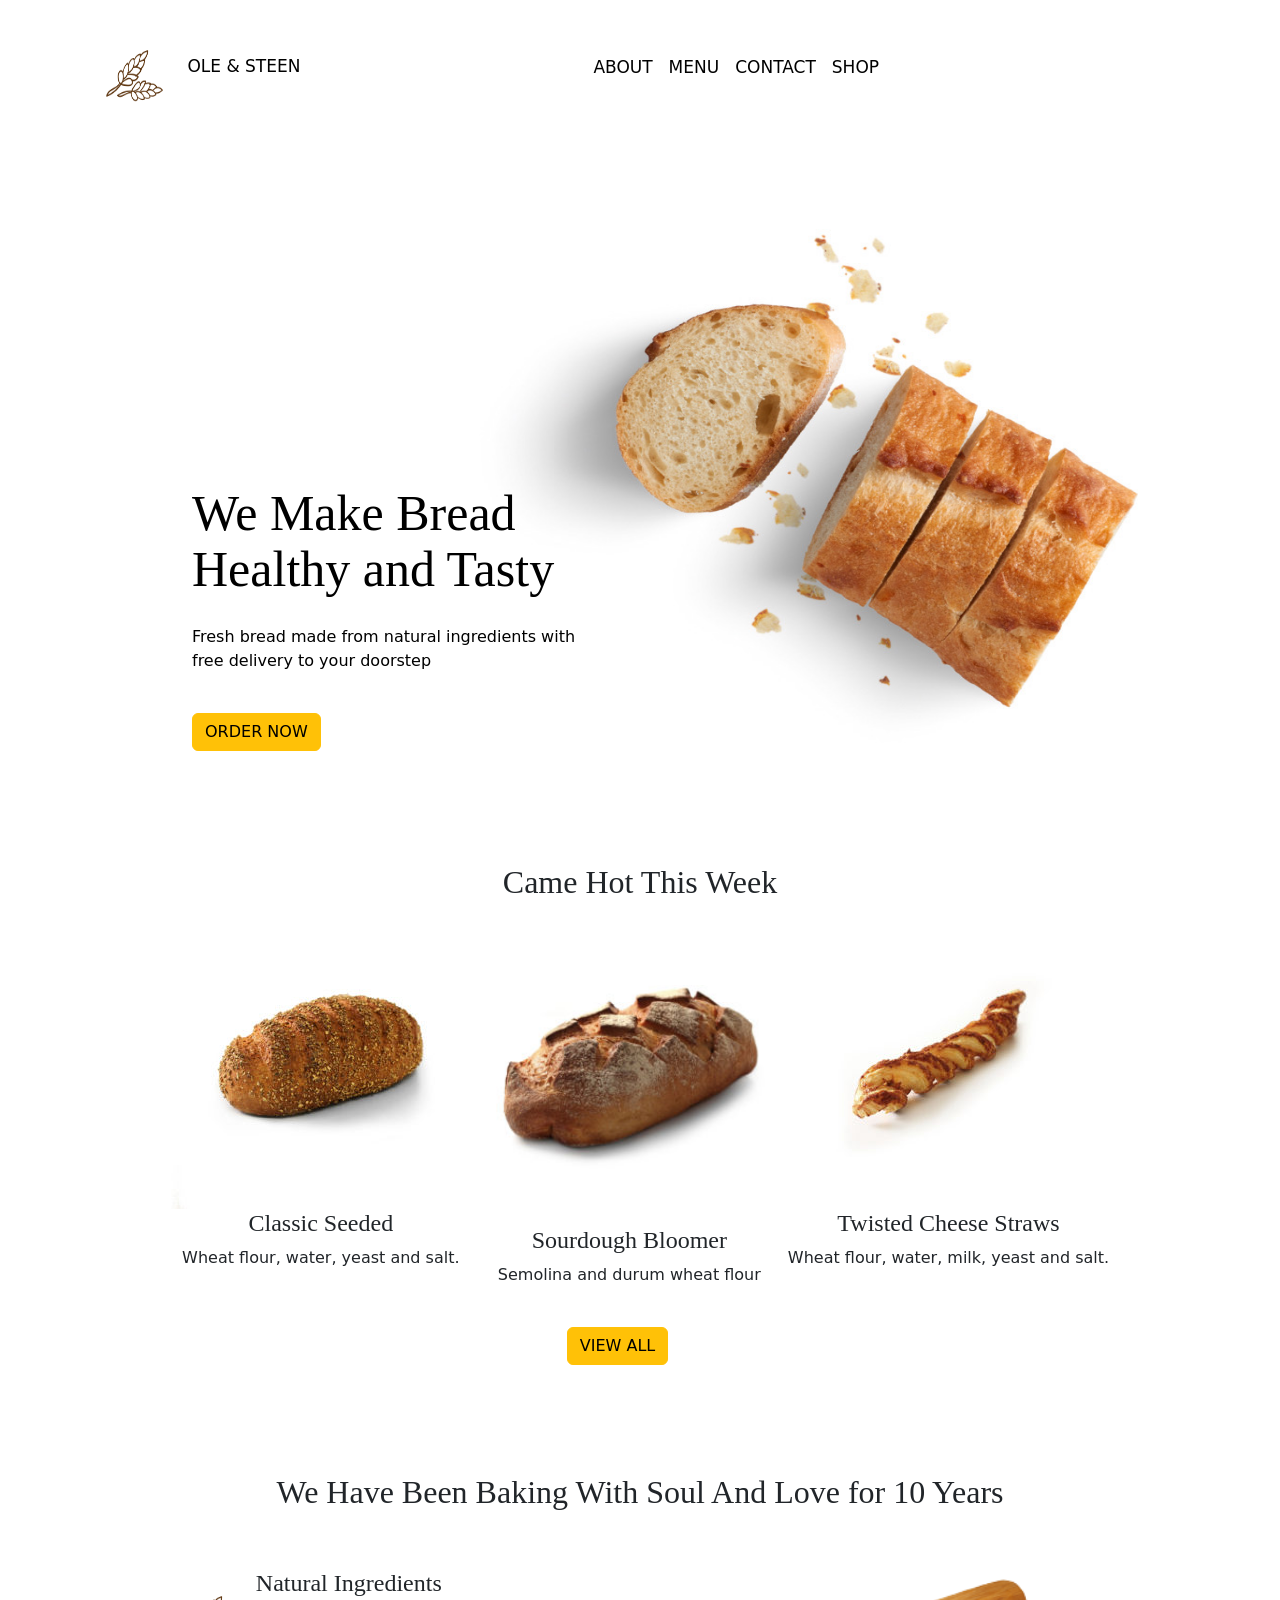
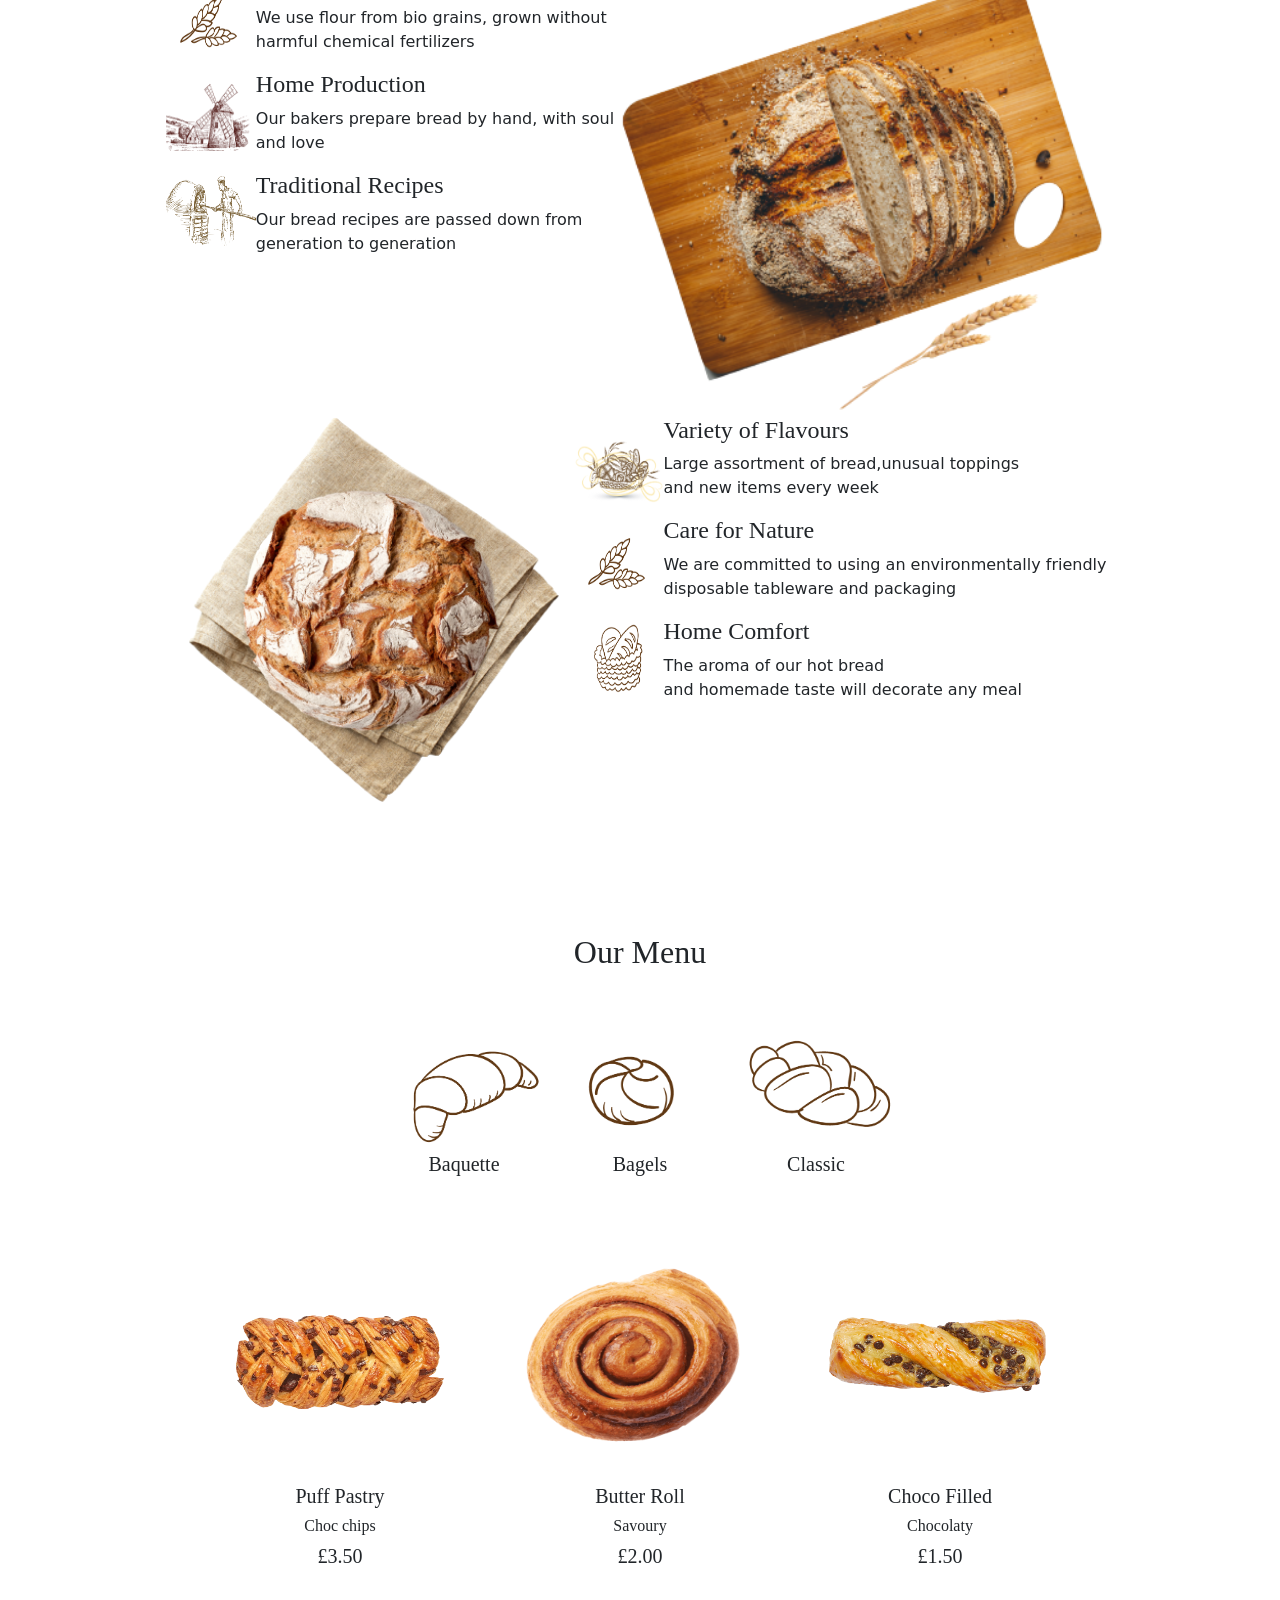
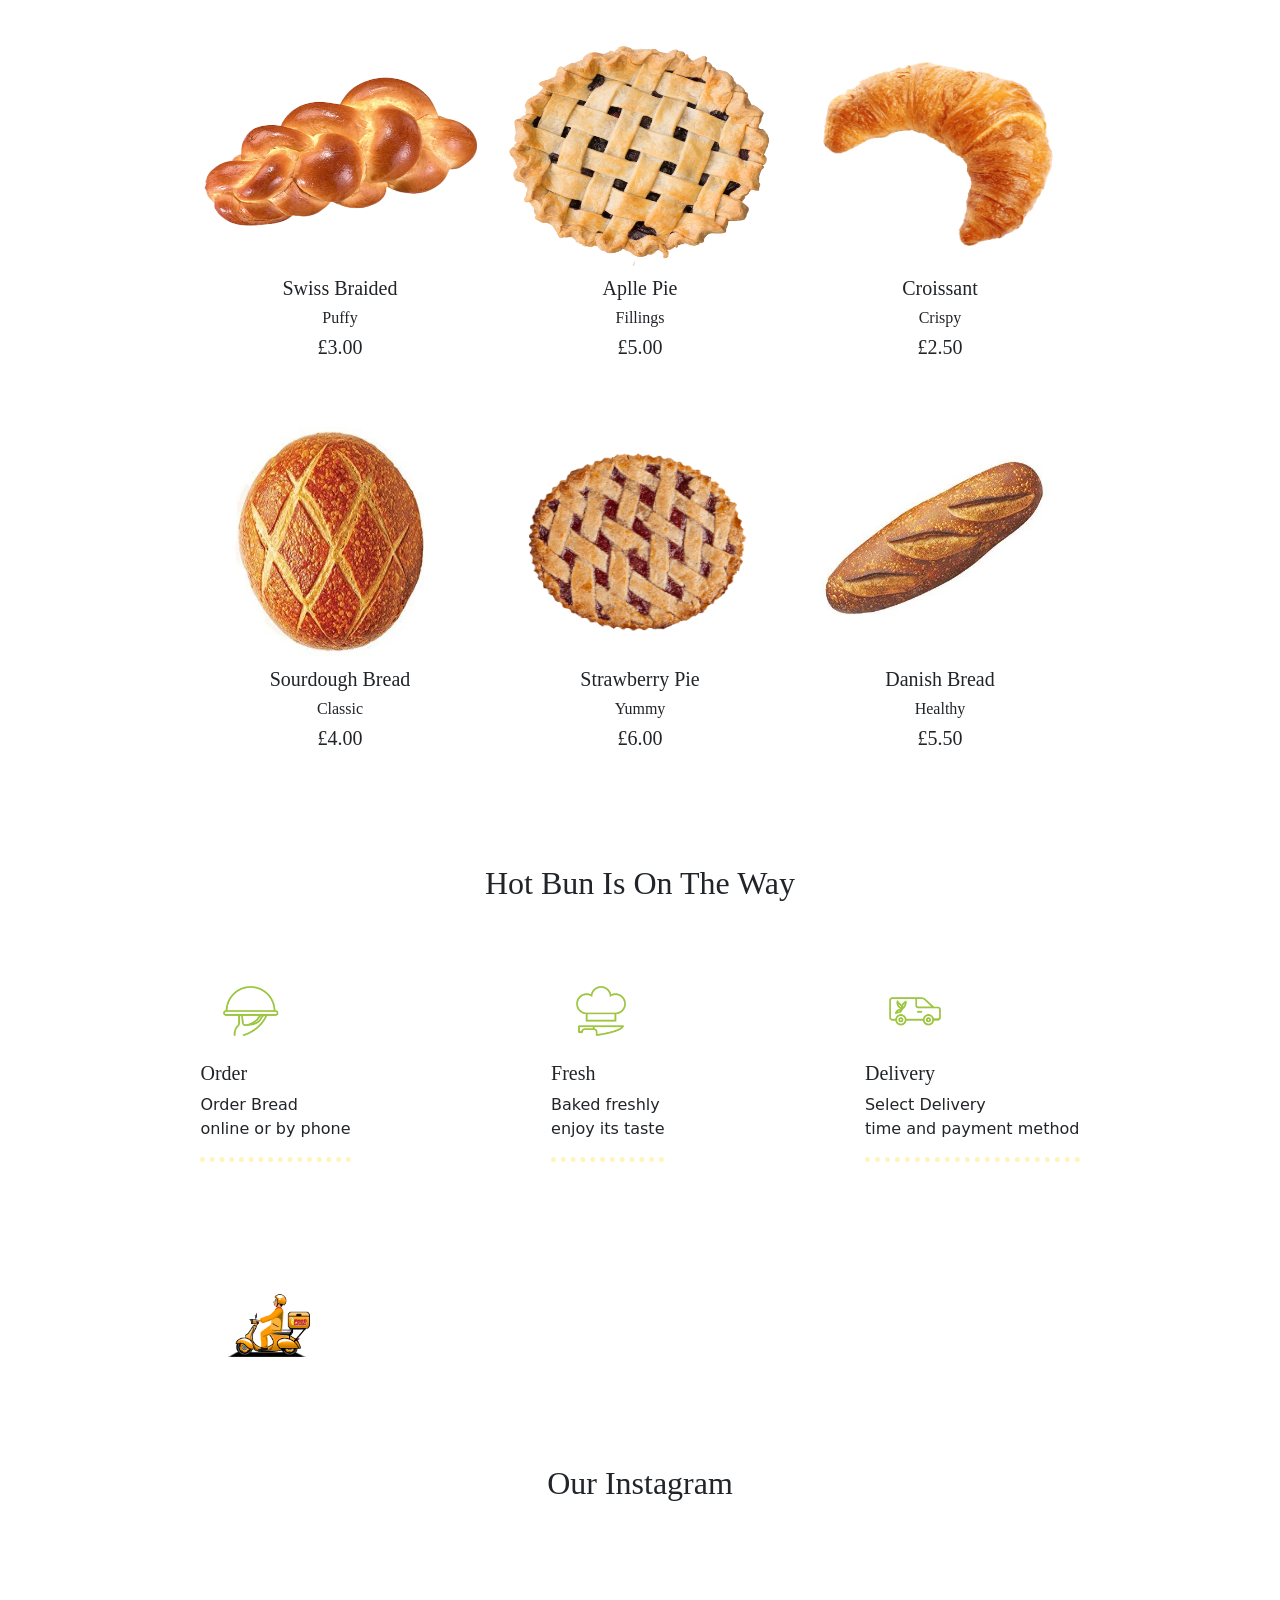
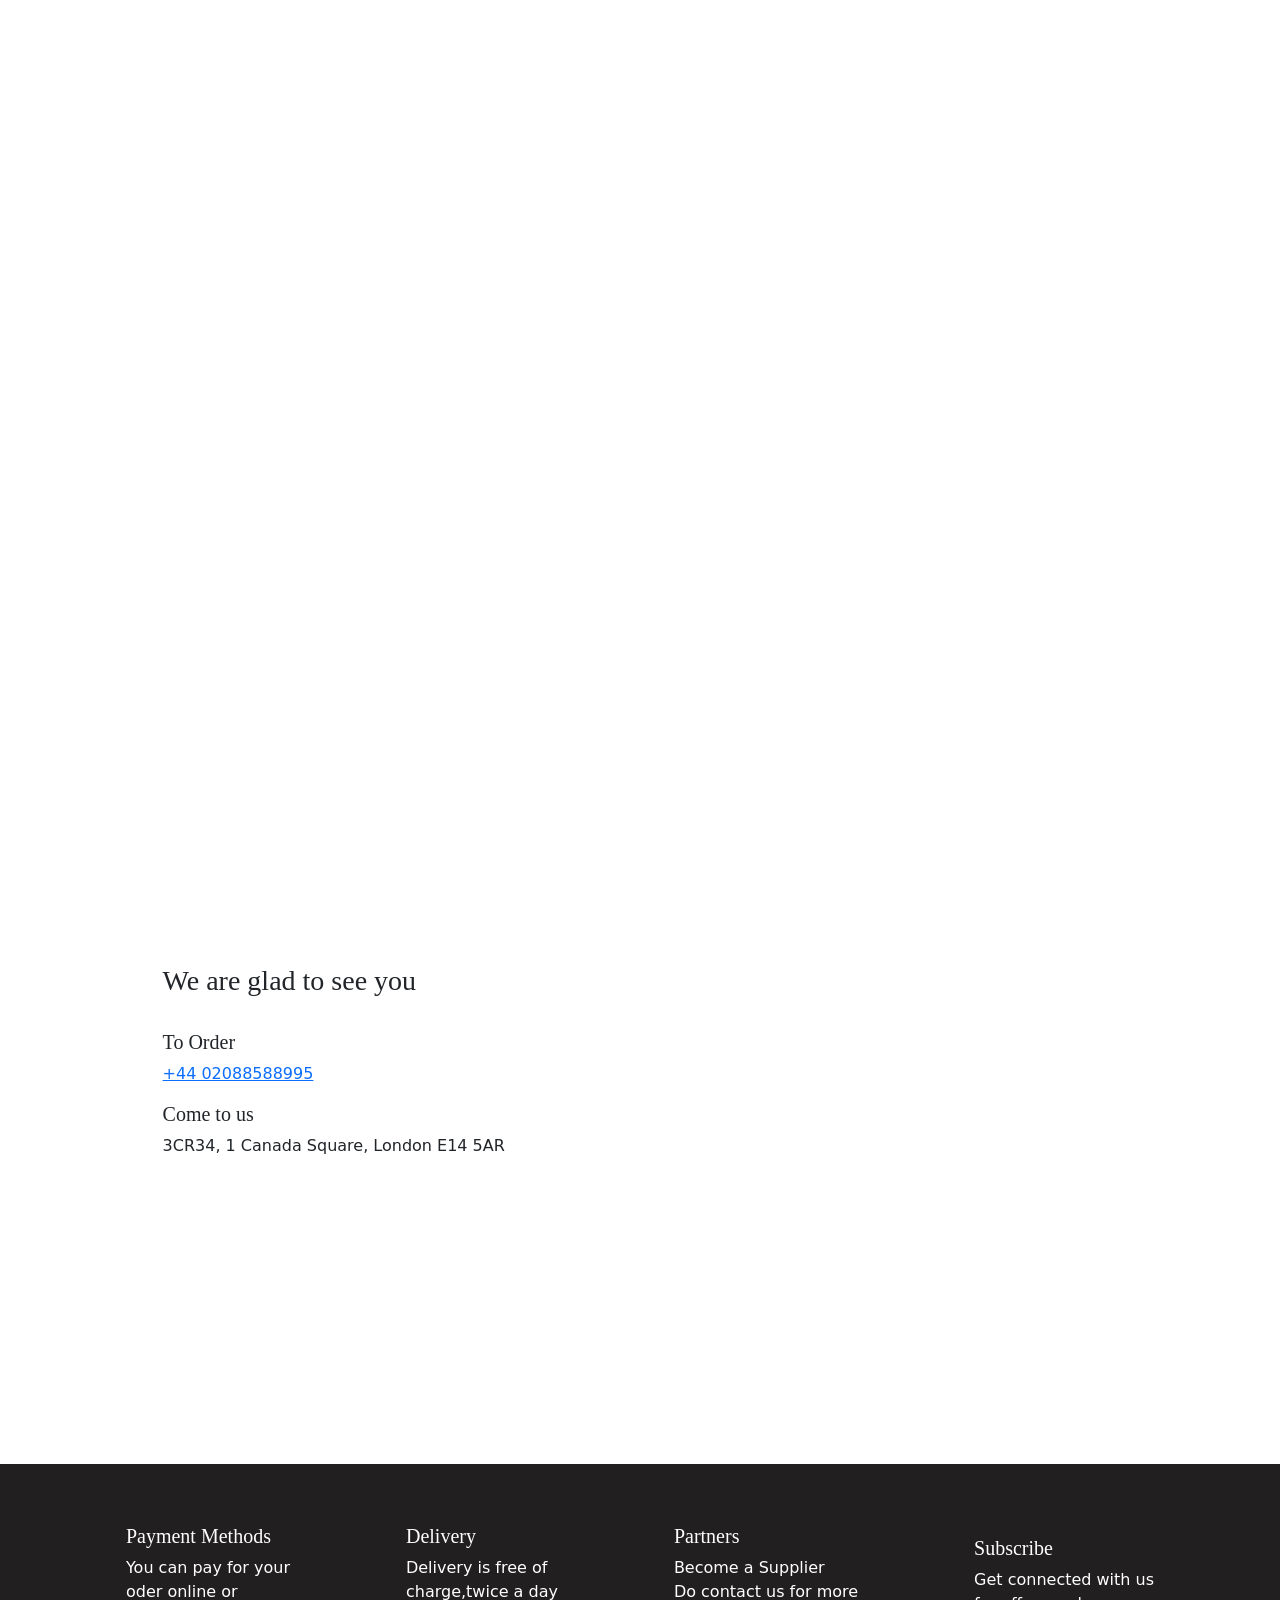
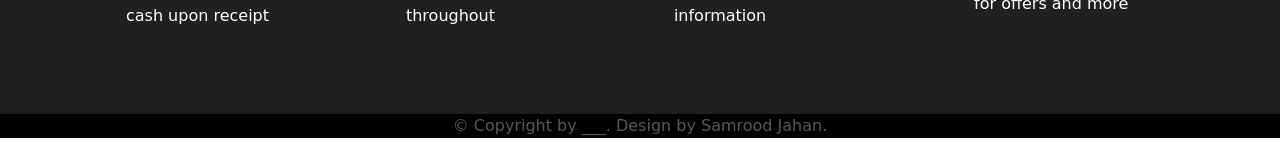
==== index.html @ c8118cad "rename" ====
<!DOCTYPE html>
<html lang="en">

<head>
    <meta charset="UTF-8">
    <meta http-equiv="X-UA-Compatible" content="IE=edge">
    <meta name="viewport" content="width=device-width, initial-scale=1.0">
    <title>Document</title>
    <link rel="stylesheet" href="./2.loaf.css">
    <script src="https://kit.fontawesome.com/a30dce942a.js" crossorigin="anonymous"></script>
    <!-- CSS only -->
    <link href="https://cdn.jsdelivr.net/npm/bootstrap@5.1.3/dist/css/bootstrap.min.css" rel="stylesheet"
        integrity="sha384-1BmE4kWBq78iYhFldvKuhfTAU6auU8tT94WrHftjDbrCEXSU1oBoqyl2QvZ6jIW3" crossorigin="anonymous">
    <!-- JavaScript Bundle with Popper -->
    <script src="https://cdn.jsdelivr.net/npm/bootstrap@5.1.3/dist/js/bootstrap.bundle.min.js"
        integrity="sha384-ka7Sk0Gln4gmtz2MlQnikT1wXgYsOg+OMhuP+IlRH9sENBO0LRn5q+8nbTov4+1p"
        crossorigin="anonymous"></script>
</head>

<body>
    <header>
        <!-- navbar -->
        <div>
            <div class="container" id="topnavbar">
                <nav class="navbar navbar-expand-lg navbar-light">
                    <div class="container">
                        <a class="navbar-brand" href="#home" id="navtitle"> <img src="./Images/x1.png" alt="" id="ig5">
                            ole & steen</a>
                        <button class="navbar-toggler" type="button" data-bs-toggle="collapse"
                            data-bs-target="#navbarSupportedContent" aria-controls="navbarSupportedContent"
                            aria-expanded="false" aria-label="Toggle navigation">
                            <span class="navbar-toggler-icon"></span>
                        </button>
                        <div class="collapse navbar-collapse" id="navbarSupportedContent">
                            <ul class="navbar-nav m-auto mb-2 mb-lg-0">
                                <li class="nav-item">
                                    <a class="nav-link active" aria-current="page" href="#about" id="navtitle">About</a>
                                </li>
                                <li class="nav-item">
                                    <a class="nav-link" href="#menu" id="navtitle">Menu</a>
                                </li>
                                <li class="nav-item">
                                    <a class="nav-link" href="#contact" id="navtitle">Contact</a>
                                </li>
                                <li class="nav-item">
                                    <a class="nav-link" href="#shop" id="navtitle">Shop</a>
                                </li>
                            </ul>
                            <ul class="navbar-nav mr-auto mb-2 mb-lg-0">
                                <li class="nav-item">
                                    <a class="nav-link active" aria-current="page" href="#"><i
                                            class="fa-solid fa-phone-volume fa-1x" id="i1"></i></a>
                                </li>
                                <li class="nav-item">
                                    <a class="nav-link" aria-current="page" href="#"><i
                                            class="fa-solid fa-basket-shopping fa-1x" id="i1"></i></a>
                                </li>
                            </ul>
                        </div>
                    </div>
                </nav>
            </div>

        </div>
        <!-- carousal -->
        <div class="first">
            <div id="carouselExampleCaptions" class="carousel slide" data-bs-ride="carousel">
                <div class="carousel-indicators">
                    <button type="button" data-bs-target="#carouselExampleCaptions" data-bs-slide-to="0" class="active"
                        aria-current="true" aria-label="Slide 1"></button>
                    <button type="button" data-bs-target="#carouselExampleCaptions" data-bs-slide-to="1"
                        aria-label="Slide 2"></button>
                </div>
                <div class="carousel-inner">
                    <div class="carousel-item active">
                        <img src="./Images/slide1.JPEG" class="d-block w-100" alt="..." id="ig1">
                        <div class="carousel-caption d-none d-md-block" id="a1">
                            <h1 class="toptitle">We Make Bread <br> Healthy and Tasty</h1>
                            <p class="toppara">Fresh bread made from natural ingredients with <br> free delivery to your
                                doorstep</p>
                            <a href="" class="btn btn-warning text-uppercase mt-4" id="button1">Order Now</a>
                        </div>
                    </div>
                    <div class="carousel-item">
                        <img src="./Images/slide2.JPEG" class="d-block w-100" alt="..." id="ig1">
                        <div class="carousel-caption d-none d-md-block" id="a1">
                            <h1 class="toptitle">Handicraft Pastries <br> Taste Like Heaven</h1>
                            <p class="toppara">We bake with love and<br> soul,only for you</p>
                            <a href="" class="btn btn-warning text-uppercase mt-4" id="button1">Order Now</a>
                        </div>
                    </div>
                </div>
                <button class="carousel-control-prev" type="button" data-bs-target="#carouselExampleCaptions"
                    data-bs-slide="prev">
                    <span class="carousel-control-prev-icon" aria-hidden="true"></span>
                    <span class="visually-hidden">Previous</span>
                </button>
                <button class="carousel-control-next" type="button" data-bs-target="#carouselExampleCaptions"
                    data-bs-slide="next">
                    <span class="carousel-control-next-icon" aria-hidden="true"></span>
                    <span class="visually-hidden">Next</span>
                </button>
            </div>
        </div>
    </header>
    <main>
        <!-- hot -->
        <div class="next">
            <h2 style="text-align: center;">Came Hot This Week</h2>
            <div class="grid">
                <div class="g-col-6 g-col-md-4">
                    <img src="./Images/1.backery.jpeg" alt="" id="ig2">
                    <h4 style="text-align: center;" class="title3">Classic Seeded</h4>
                    <p style="text-align: center;">Wheat flour, water, yeast and salt.</p>
                </div>
                <div class="g-col-6 g-col-md-4">
                    <img src="Images/3.backery.jpeg" alt="" id="ig2" style="height: 317px;">
                    <h4 style="text-align: center;" class="title3">Sourdough Bloomer</h4>
                    <p style="text-align: center;">Semolina and durum wheat flour</p>
                    <a href="" class="btn btn-warning text-uppercase mt-4" id="button2">View All</a>
                </div>
                <div class="g-col-6 g-col-md-4">
                    <img src="./Images/2.backery.jpeg" alt="" id="ig2">
                    <h4 style="text-align: center;" class="title3">Twisted Cheese Straws</h4>
                    <p style="text-align: center;">Wheat flour, water, milk, yeast and salt.</p>
                </div>
            </div>
        </div>
        <!-- baking -->
        <div class="third">
            <h2 style="text-align: center; padding-bottom: 50px;">We Have Been Baking With Soul And Love for 10 Years
            </h2>
            <div class="grid">
                <div class="g-col-3">
                    <h4><img src="./Images/x1.png" alt="" id="ig5">
                    </h4>
                    <h4><img src="./Images/x2.png" alt="" id="ig5">
                    </h4>
                    <h4><img src="./Images/x3.png" alt="" id="ig5">
                </div>
                <div class="g-col-3">
                    <h4>Natural Ingredients</h4>
                    <p>We use flour from bio grains, grown without <br> harmful chemical fertilizers</p>
                    <h4>Home Production</h4>
                    <p>Our bakers prepare bread by hand, with soul <br> and love</p>
                    <h4>Traditional Recipes</h4>
                    <p>Our bread recipes are passed down from <br> generation to generation</p>
                </div>
                <div class="g-col-3">
                    <img src="./Images/bake1.png" alt="" id="ig3">
                </div>
            </div>
            <div class="grid">
                <div class="g-col-6">
                    <img src="./Images/bake2.png" alt="" id="ig4">
                </div>
                <div class="g-col-3">
                    <h4><img src="./Images/x4.png" alt="" id="ig5">
                    </h4>
                    <h4><img src="./Images/x1.png" alt="" id="ig5">
                    </h4>
                    <h4><img src="./Images/x6.png" alt="" id="ig5">
                </div>

                <div class="g-col-6">
                    <h4>Variety of Flavours</h4>
                    <p>Large assortment of bread,unusual toppings <br>and new items every week</p>
                    <h4>Care for Nature</h4>
                    <p>We are committed to using an environmentally friendly <br>disposable tableware and packaging</p>
                    <h4>Home Comfort</h4>
                    <p>The aroma of our hot bread <br>
                        and homemade taste will decorate any meal</p>
                </div>
            </div>
        </div>
        <!-- menu -->
        <div>
            <h2 style="text-align: center; padding-bottom: 50px;">Our Menu</h2>
            <div class="grid">
                <div class="g-col-6 g-col-md-4">
                    <img src="./Images/ii2.png" alt="" class="ig6">
                    <h5 style="text-align: center;">Baquette</h5>
                </div>
                <div class="g-col-6 g-col-md-4">
                    <img src="./Images/ii3.png" alt="" class="ig6">
                    <h5 style="text-align: center;">Bagels</h5>
                </div>
                <div class="g-col-6 g-col-md-4">
                    <img src="./Images/ii4.png" alt="" class="ig6">
                    <h5 style="text-align: center;">Classic</h5>
                </div>
            </div>
        </div>
        <!-- gallery -->
        <div class="fourth">
            <div class="grid">
                <div class="g-col-lg-6 g-col-md-4">
                    <img src="./Images/f7.png" alt="" id="ig7" class="img-fluid">
                    <h5 style="text-align: center;">Puff Pastry</h5>
                    <h6 style="text-align: center;">Choc chips</h6>
                    <h5 style="text-align: center;">£3.50</h5>
                </div>
                <div class="g-col-lg-6 g-col-md-4">
                    <img src="./Images/f1.png" alt="" id="ig7" class="img-fluid">
                    <h5 style="text-align: center;">Butter Roll</h5>
                    <h6 style="text-align: center;">Savoury</h6>
                    <h5 style="text-align: center;">£2.00</h5>
                </div>
                <div class="g-col-lg-6 g-col-md-4">
                    <img src="./Images/f10.png" alt="" id="ig7" class="img-fluid">
                    <h5 style="text-align: center;">Choco Filled</h5>
                    <h6 style="text-align: center;">Chocolaty</h6>
                    <h5 style="text-align: center;">£1.50</h5>
                </div>
            </div>
            <div class="grid">
                <div class="g-col-lg-6 g-col-md-4">
                    <img src="./Images/f3.png" alt="" id="ig7" class="img-fluid">
                    <h5 style="text-align: center;">Swiss Braided</h5>
                    <h6 style="text-align: center;">Puffy</h6>
                    <h5 style="text-align: center;">£3.00</h5>
                </div>
                <div class="g-col-lg-6 g-col-md-4">
                    <img src="./Images/f6.png" alt="" id="ig7" class="img-fluid">
                    <h5 style="text-align: center;">Aplle Pie</h5>
                    <h6 style="text-align: center;">Fillings</h6>
                    <h5 style="text-align: center;">£5.00</h5>
                </div>
                <div class="g-col-lg-6 g-col-md-4">
                    <img src="./Images/f5.png" alt="" id="ig7" class="img-fluid">
                    <h5 style="text-align: center;">Croissant</h5>
                    <h6 style="text-align: center;">Crispy</h6>
                    <h5 style="text-align: center;">£2.50</h5>
                </div>
            </div>
            <div class="grid">
                <div class="g-col-lg-6 g-col-md-4">
                    <img src="./Images/z1.jpeg" alt="" id="ig7" class="img-fluid">
                    <h5 style="text-align: center;">Sourdough Bread</h5>
                    <h6 style="text-align: center;">Classic</h6>
                    <h5 style="text-align: center;">£4.00</h5>
                </div>
                <div class="g-col-lg-6 g-col-md-4">
                    <img src="./Images/f9 10.58.10 PM.png" alt="" id="ig7">
                    <h5 style="text-align: center;">Strawberry Pie</h5>
                    <h6 style="text-align: center;">Yummy</h6>
                    <h5 style="text-align: center;">£6.00</h5>
                </div>
                <div class="g-col-lg-6 g-col-md-4">
                    <img src="./Images/z2.jpeg" alt="" id="ig7" class="img-fluid">
                    <h5 style="text-align: center;">Danish Bread</h5>
                    <h6 style="text-align: center;">Healthy</h6>
                    <h5 style="text-align: center;">£5.50</h5>
                </div>
            </div>
        </div>
        <!-- delivery -->
        <div class="fifth">
            <h2 style="text-align: center;">Hot Bun Is On The Way</h2>
            <div class="grid1">
                <div class="g-col-6 g-col-md-4 g-col-sm-2">
                    <img src="./Images/g1.webp" alt="" id="ig8" class="img-fluid">
                    <h5>Order</h5>
                    <p>Order Bread <br>online or by phone</p>
                    <hr style=" border-top: 5px dotted gold;">
                </div>
                <div class="g-col-6 g-col-md-4 g-col-sm-2">
                    <img src="./Images/g2.webp" alt="" id="ig8" class="img-fluid">
                    <h5>Fresh</h5>
                    <p>Baked freshly<br>enjoy its taste</p>
                    <hr style=" border-top: 5px dotted gold;">
                </div>
                <div class="g-col-6 g-col-md-4 g-col-sm-2">
                    <img src="./Images/g3.webp" alt="" id="ig8" class="img-fluid">
                    <h5>Delivery</h5>
                    <p>Select Delivery<br>time and payment method</p>
                    <hr style=" border-top: 5px dotted gold;">
                </div>
            </div>
            <img src="./Images/driver.png" alt="" id="ig9">
        </div>
        <!-- instagram -->
        <div class="sixth">
            <h2 style="text-align: center;">Our Instagram</h2>
            <div class="grid">
                <div class="g-col-6 g-col-md-4">
                    <img src="./Images/k1.jpg" alt="" id="ig10">
                </div>
                <div class="g-col-6 g-col-md-4">
                    <img src="./Images/k2.jpg" alt="" id="ig10">
                </div>
                <div class="g-col-6 g-col-md-4">
                    <img src="./Images/k3.jpg" alt="" id="ig10">
                </div>
            </div>
            <div class="grid">
                <div class="g-col-6 g-col-md-4">
                    <img src="./Images/k4.jpg" alt="" id="ig10">
                </div>
                <div class="g-col-6 g-col-md-4">
                    <img src="./Images/k5.jpg" alt="" id="ig10">
                </div>
                <div class="g-col-6 g-col-md-4">
                    <img src="./Images/k6.jpg" alt="" id="ig10">
                </div>
            </div>
        </div>
        <!-- map -->
        <div class="seven">
            <div class="grid2">
                <div class="g-col-6">
                    <h3>We are glad to see you</h3><br>
                    <h5>To Order</h5>
                    <p><a href="#" id="i1">+44 02088588995</a></p>
                    <h5>Come to us</h5>
                    <p>3CR34, 1 Canada Square, London E14 5AR</p>
                </div>
                <div class="g-col-6">
                    <iframe
                        src="https://www.google.com/maps/embed?pb=!1m18!1m12!1m3!1d158941.8536475152!2d-0.13568006395690982!3d51.50465767230269!2m3!1f0!2f0!3f0!3m2!1i1024!2i768!4f13.1!3m3!1m2!1s0x487602b7349e2531%3A0x7135a730006118f0!2sOle%20%26%20Steen!5e0!3m2!1sen!2suk!4v1652301207064!5m2!1sen!2suk"
                        width="450" height="400" style="border:0;" allowfullscreen="" loading="lazy"
                        referrerpolicy="no-referrer-when-downgrade"></iframe>
                </div>
            </div>
        </div>
    </main>
    <footer>
        <div class="eight">
            <div class="grid3">
                <div class="g-col-3">
                    <h5>Payment Methods</h5>
                    <p>You can pay for your <br>oder online or <br>cash upon receipt</p>
                </div>
                <div class="g-col-3">
                    <h5>Delivery</h5>
                    <p>Delivery is free of<br>charge,twice a day <br>throughout</p>
                </div>
                <div class="g-col-3">
                    <h5>Partners</h5>
                    <p>Become a Supplier <br>Do contact us for more <br> information</p>
                </div>
                <div class="g-col-3">
                    <h5>Subscribe</h5>
                    <p>Get connected with us <br>for offers and more</p>
                    <i class="fa-brands fa-instagram fa-2x" id="i1"></i>
                    <i class="fa-brands fa-facebook fa-2x" id="i1"></i>
                    <i class="fa-brands fa-twitter fa-2x" id="i1"></i>
                </div>
            </div>
        </div>
        <div style="background-color: black;">
            <p style="text-align: center; color: rgb(88, 88, 83);">© Copyright by ___. Design by Samrood Jahan.</p>
        </div>
    </footer>
</body>

</html>
---- 2.loaf.css ----
* {
    margin: 0;
}
/* @import url('https://fonts.googleapis.com/css2?family=Just+Another+Hand&family=Pacifico&display=swap'); */
/* @import url('https://fonts.googleapis.com/css2?family=Just+Another+Hand&display=swap'); */
@import url('https://fonts.googleapis.com/css2?family=Patrick+Hand&display=swap');
/* navbar */

#topnavbar {
    padding: 10px;
}

#navtitle {
    color: black;
    font-size: large;
    font-weight: 400;
    display: block;
    font-size: 17px;
    line-height: 26px;
    text-decoration: none;
    text-transform: uppercase;
    position: relative;
    /* padding: 27px ; */
    line-height: 56px;
    
}
body{
    /* background-image: url(./Images/bg.png); */
}


#navtitle:hover {
    color: gold;
}

#i1:hover {
    color: gold;
}

/* carousal */
.first {
    height: 730px;
}

.toptitle {
    color: black;
    font-size: 50px;
    line-height: 56px;
    padding-bottom: 20px;
    font-weight: 500;
    font-style: normal;
    margin-top: 0px;
}

.toppara {
    color: black;
}

#a1 {
    text-align: left;
}

#button1:hover {
    background-color: white;

}
/* carousal image */

#ig1 {
    height: 658px;
}

/* hot section*/
.grid {
    display: flex;
    justify-content: center;
}

#ig2:hover {
    transform: scale(1.03);

}

.next {
    height: 610px;
}

.title3:hover {
    color: gold;
}

#button2 {
    margin-left: 6rem;

}

#button2:hover {
    background-color: white;

}

/* baking */

/* image */
#ig3{
    width: 500px;

}
#ig4{
    width: 400px;

}
#ig5{
    width: 90px;
    height: 70px;
    margin-top: 17px;
}

.third{
    height: 1060px;
}

/* menu */

.ig6 {
    width: 176px;
    height: 123px;

}
.ig6:hover{
    transform: scale(1.05);
}



/* gallery */

#ig7{
    width: 300px; 
    height: 300px;
    padding: 10px;
    padding-top: 60px;
}
#ig7:hover {
    transform: scale(1.05);

}
.fourth{
    height: 1280px;
}

/* delivery */

.grid1 {
    display: flex;
    justify-content: space-evenly;
    
}

#ig8{
    width: 100px; 
    padding: 10px;
    padding-top: 60px;
}

#ig9{
    margin-top: 100px;
    margin-left: 200px;
    width: 150px;
}
.fifth{
    height: 600px;
}


/* instagram */

#ig10{
    width: 345px;
    padding: 10px;
    padding-top: 60px;
}

#ig10:hover{
    transform: scale(1.05);
}

.sixth{
    height: 1100px;
}

/* map */

.grid2 {
    display: flex;
    justify-content: space-evenly;
}
.seven{
    height: 500px;
}

/* footer */

.eight{
    background-color: rgb(33, 31, 31);
    color: white;
    height: 250px;
    padding: 10px;
}

.grid3 {
    display: flex;
    justify-content: space-evenly;
    align-items: center;
    margin-top: 50px;
}

h1,h2,h3,h4,h5,h6{
    /* font-family: 'Pacifico', cursive; */
    /* font-family: 'Just Another Hand', cursive; */
    /* font-family: 'Patrick Hand', cursive; */
    font-family: fantasy;
}
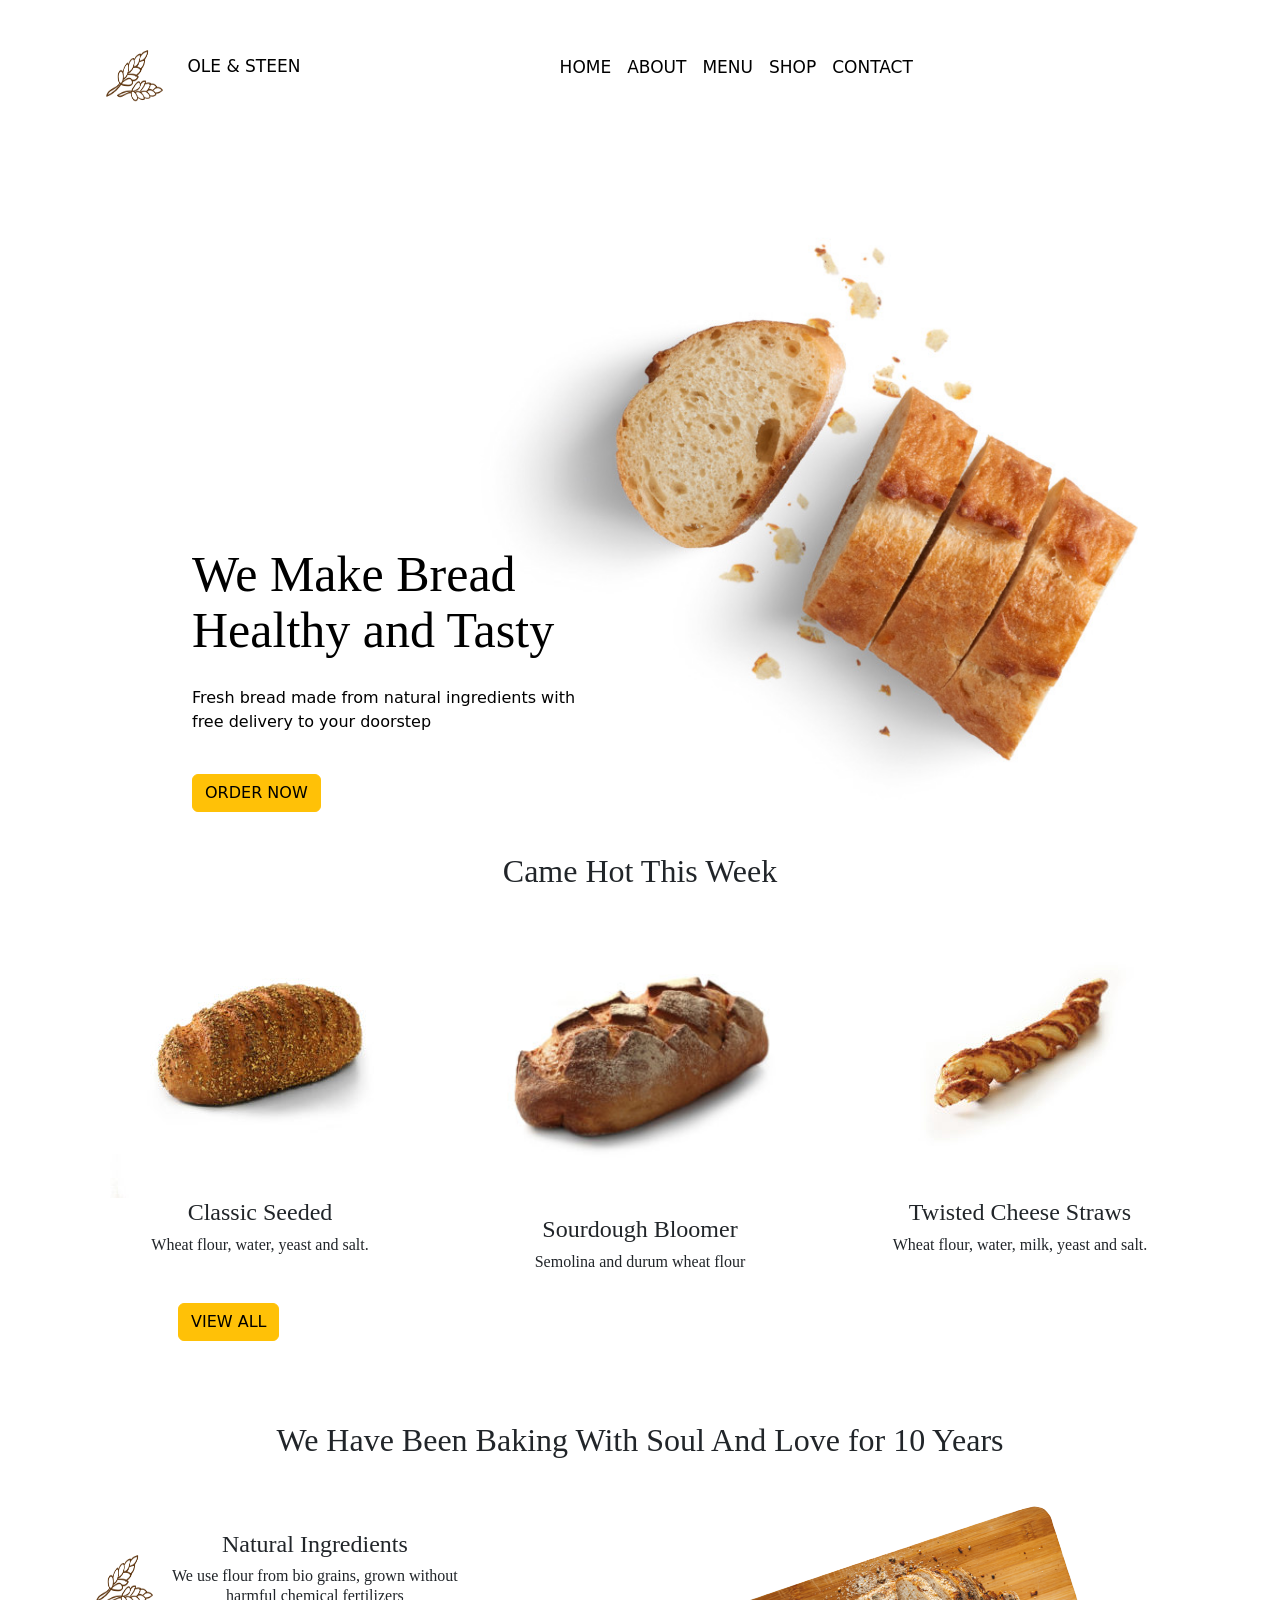
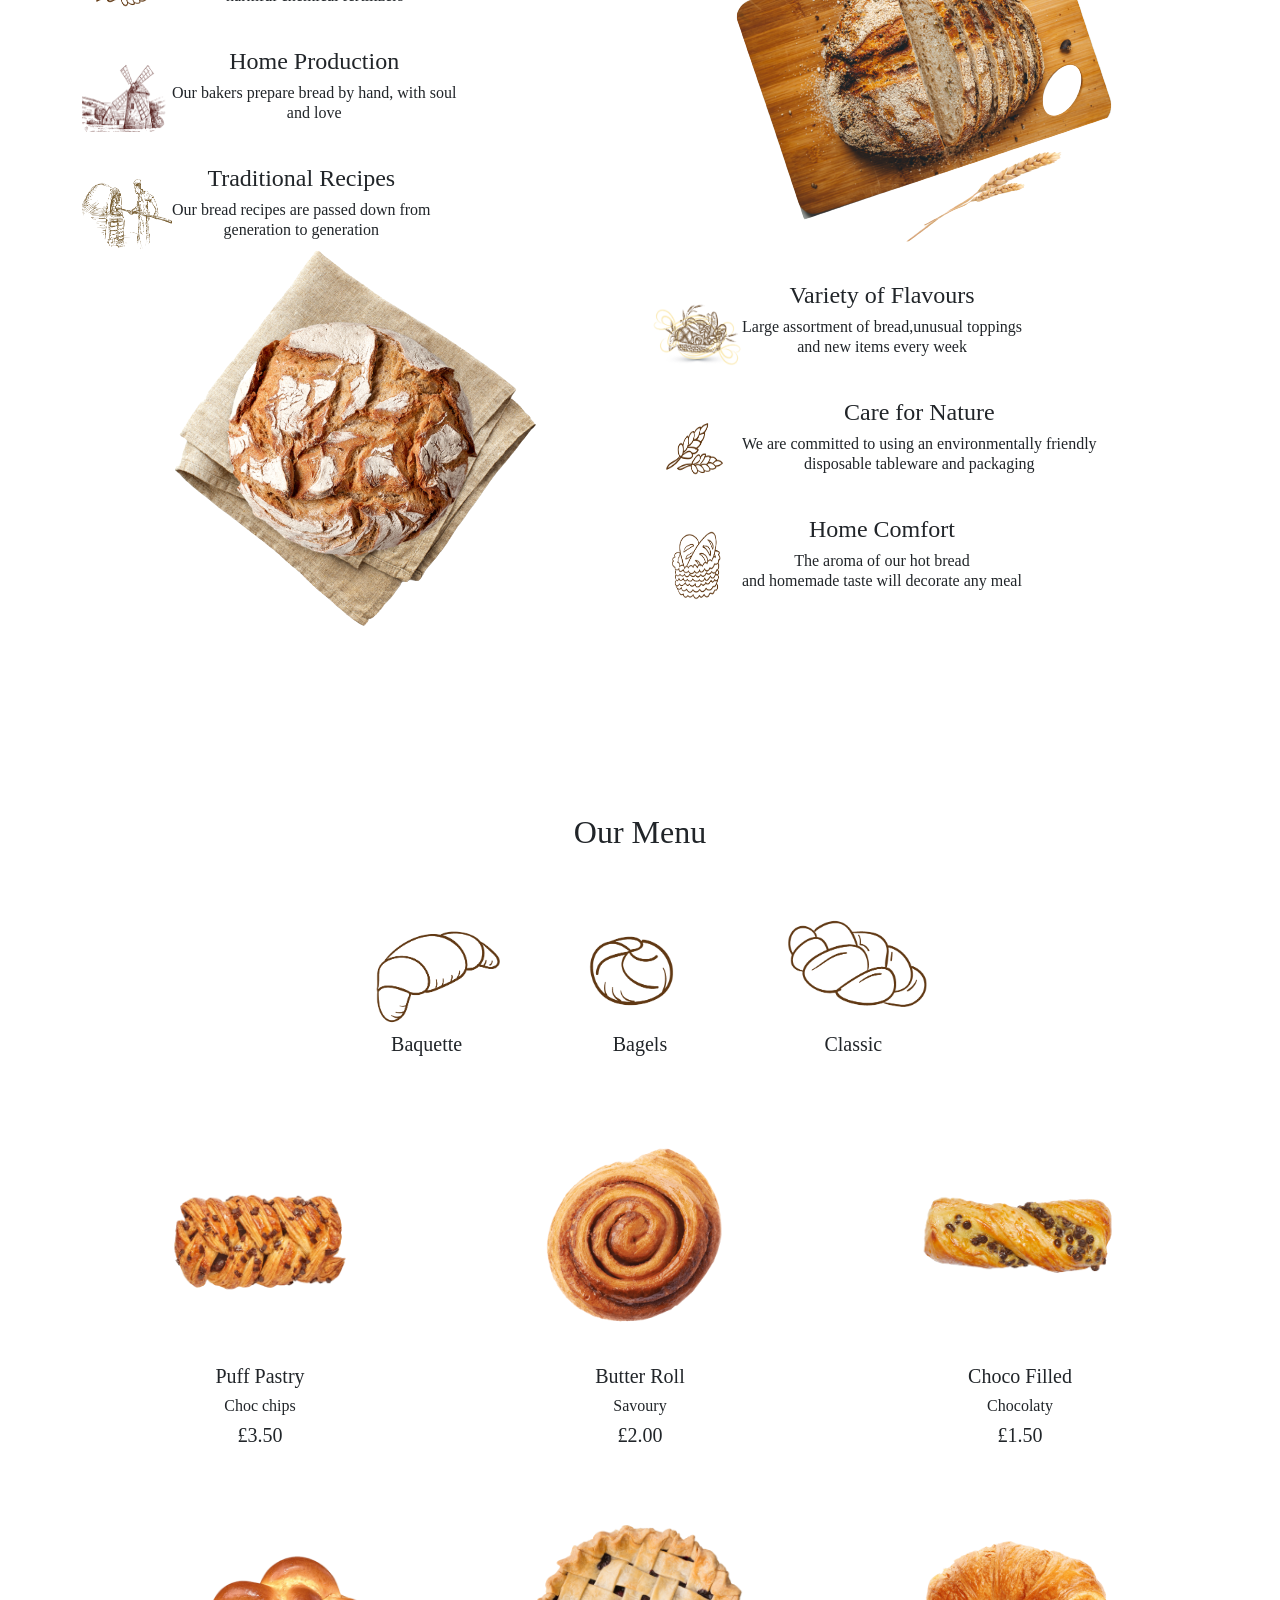
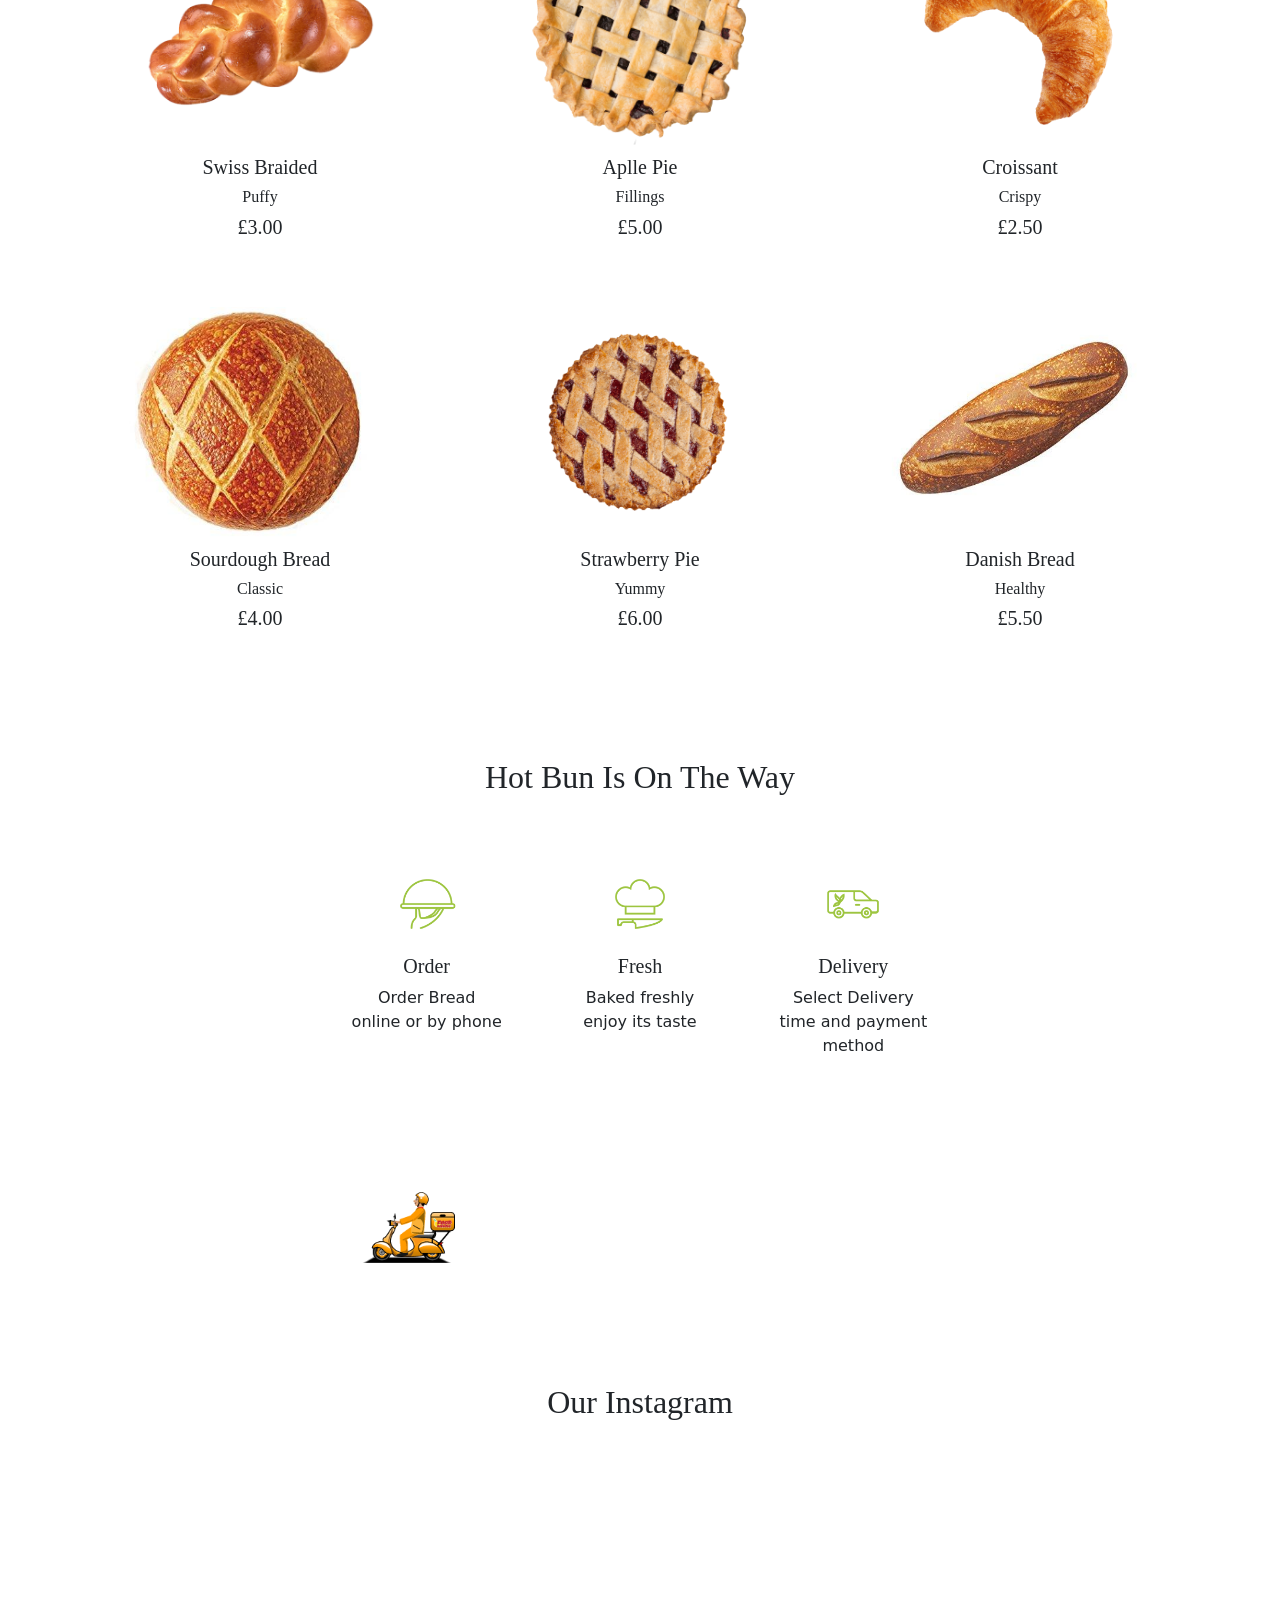
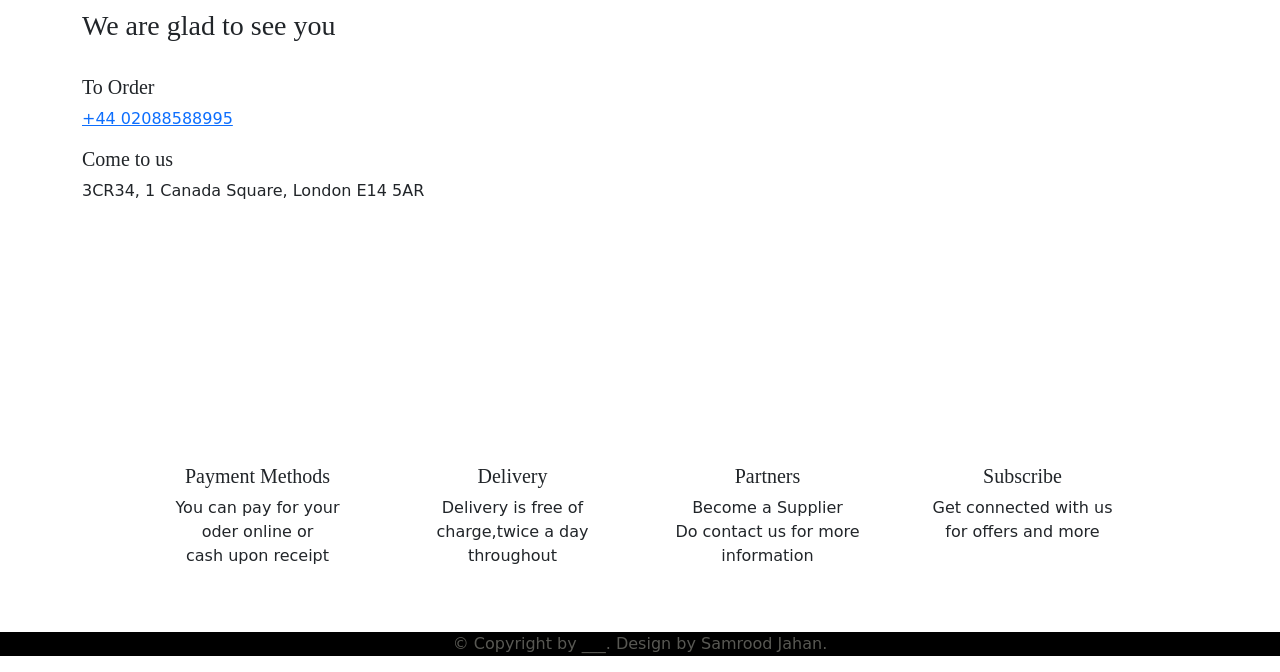
==== commit f0eac17b: "made responsive" ====
--- a/index.html
+++ b/index.html
@@ -6,7 +6,7 @@
     <meta http-equiv="X-UA-Compatible" content="IE=edge">
     <meta name="viewport" content="width=device-width, initial-scale=1.0">
     <title>Document</title>
-    <link rel="stylesheet" href="./2.loaf.css">
+    <link rel="stylesheet" href="./style.css">
     <script src="https://kit.fontawesome.com/a30dce942a.js" crossorigin="anonymous"></script>
     <!-- CSS only -->
     <link href="https://cdn.jsdelivr.net/npm/bootstrap@5.1.3/dist/css/bootstrap.min.css" rel="stylesheet"
@@ -34,16 +34,19 @@
                         <div class="collapse navbar-collapse" id="navbarSupportedContent">
                             <ul class="navbar-nav m-auto mb-2 mb-lg-0">
                                 <li class="nav-item">
-                                    <a class="nav-link active" aria-current="page" href="#about" id="navtitle">About</a>
+                                    <a class="nav-link active" aria-current="page" href="#carouselExampleCaptions" id="navtitle">Home</a>
+                                </li>
+                                <li class="nav-item">
+                                    <a class="nav-link" href="#baking" id="navtitle">About</a>
                                 </li>
                                 <li class="nav-item">
                                     <a class="nav-link" href="#menu" id="navtitle">Menu</a>
                                 </li>
                                 <li class="nav-item">
+                                    <a class="nav-link" href="#shop" id="navtitle">Shop</a>
+                                </li>
+                                <li class="nav-item">
                                     <a class="nav-link" href="#contact" id="navtitle">Contact</a>
-                                </li>
-                                <li class="nav-item">
-                                    <a class="nav-link" href="#shop" id="navtitle">Shop</a>
                                 </li>
                             </ul>
                             <ul class="navbar-nav mr-auto mb-2 mb-lg-0">
@@ -63,7 +66,6 @@
 
         </div>
         <!-- carousal -->
-        <div class="first">
             <div id="carouselExampleCaptions" class="carousel slide" data-bs-ride="carousel">
                 <div class="carousel-indicators">
                     <button type="button" data-bs-target="#carouselExampleCaptions" data-bs-slide-to="0" class="active"
@@ -73,7 +75,7 @@
                 </div>
                 <div class="carousel-inner">
                     <div class="carousel-item active">
-                        <img src="./Images/slide1.JPEG" class="d-block w-100" alt="..." id="ig1">
+                        <img src="./Images/slide1.JPEG" class="d-block w-100" alt="...">
                         <div class="carousel-caption d-none d-md-block" id="a1">
                             <h1 class="toptitle">We Make Bread <br> Healthy and Tasty</h1>
                             <p class="toppara">Fresh bread made from natural ingredients with <br> free delivery to your
@@ -82,7 +84,7 @@
                         </div>
                     </div>
                     <div class="carousel-item">
-                        <img src="./Images/slide2.JPEG" class="d-block w-100" alt="..." id="ig1">
+                        <img src="./Images/slide2.JPEG" class="d-block w-100" alt="...">
                         <div class="carousel-caption d-none d-md-block" id="a1">
                             <h1 class="toptitle">Handicraft Pastries <br> Taste Like Heaven</h1>
                             <p class="toppara">We bake with love and<br> soul,only for you</p>
@@ -101,221 +103,255 @@
                     <span class="visually-hidden">Next</span>
                 </button>
             </div>
-        </div>
+    
     </header>
     <main>
         <!-- hot -->
-        <div class="next">
+        <div class="container">
             <h2 style="text-align: center;">Came Hot This Week</h2>
-            <div class="grid">
-                <div class="g-col-6 g-col-md-4">
+            <div class="row text-center">
+                <div class="col-lg-4">
                     <img src="./Images/1.backery.jpeg" alt="" id="ig2">
-                    <h4 style="text-align: center;" class="title3">Classic Seeded</h4>
-                    <p style="text-align: center;">Wheat flour, water, yeast and salt.</p>
-                </div>
-                <div class="g-col-6 g-col-md-4">
+                    <h4 class="title3">Classic Seeded</h4>
+                    <h6>Wheat flour, water, yeast and salt.</h6>
+                </div>
+                <div class="col-lg-4">
                     <img src="Images/3.backery.jpeg" alt="" id="ig2" style="height: 317px;">
-                    <h4 style="text-align: center;" class="title3">Sourdough Bloomer</h4>
-                    <p style="text-align: center;">Semolina and durum wheat flour</p>
-                    <a href="" class="btn btn-warning text-uppercase mt-4" id="button2">View All</a>
-                </div>
-                <div class="g-col-6 g-col-md-4">
+                    <h4 class="title3">Sourdough Bloomer</h4>
+                    <h6>Semolina and durum wheat flour</h6>
+                </div>
+                <div class="col-lg-4">
                     <img src="./Images/2.backery.jpeg" alt="" id="ig2">
-                    <h4 style="text-align: center;" class="title3">Twisted Cheese Straws</h4>
-                    <p style="text-align: center;">Wheat flour, water, milk, yeast and salt.</p>
-                </div>
-            </div>
-        </div>
+                    <h4 class="title3">Twisted Cheese Straws</h4>
+                    <h6>Wheat flour, water, milk, yeast and salt.</h6>
+                </div>
+            </div>
+            <a href="" class="btn btn-warning text-uppercase mt-4" id="button2">View All</a>
+        </div>
+
+
         <!-- baking -->
-        <div class="third">
-            <h2 style="text-align: center; padding-bottom: 50px;">We Have Been Baking With Soul And Love for 10 Years
-            </h2>
-            <div class="grid">
-                <div class="g-col-3">
-                    <h4><img src="./Images/x1.png" alt="" id="ig5">
-                    </h4>
-                    <h4><img src="./Images/x2.png" alt="" id="ig5">
-                    </h4>
-                    <h4><img src="./Images/x3.png" alt="" id="ig5">
-                </div>
-                <div class="g-col-3">
-                    <h4>Natural Ingredients</h4>
-                    <p>We use flour from bio grains, grown without <br> harmful chemical fertilizers</p>
-                    <h4>Home Production</h4>
-                    <p>Our bakers prepare bread by hand, with soul <br> and love</p>
-                    <h4>Traditional Recipes</h4>
-                    <p>Our bread recipes are passed down from <br> generation to generation</p>
-                </div>
-                <div class="g-col-3">
-                    <img src="./Images/bake1.png" alt="" id="ig3">
-                </div>
-            </div>
-            <div class="grid">
-                <div class="g-col-6">
-                    <img src="./Images/bake2.png" alt="" id="ig4">
-                </div>
-                <div class="g-col-3">
-                    <h4><img src="./Images/x4.png" alt="" id="ig5">
-                    </h4>
-                    <h4><img src="./Images/x1.png" alt="" id="ig5">
-                    </h4>
-                    <h4><img src="./Images/x6.png" alt="" id="ig5">
-                </div>
-
-                <div class="g-col-6">
-                    <h4>Variety of Flavours</h4>
-                    <p>Large assortment of bread,unusual toppings <br>and new items every week</p>
-                    <h4>Care for Nature</h4>
-                    <p>We are committed to using an environmentally friendly <br>disposable tableware and packaging</p>
-                    <h4>Home Comfort</h4>
-                    <p>The aroma of our hot bread <br>
-                        and homemade taste will decorate any meal</p>
-                </div>
-            </div>
-        </div>
+        <section>
+            <div class="container" id="baking">
+                <h2 style="text-align: center; padding-bottom: 50px;">We Have Been Baking With Soul And Love for 10 Years
+                   <br>
+                   <br>
+                    <div class="row text-center">
+                        <div class="col-lg-6">
+                            <div class="row">
+                                <div class="col-12 bake-box">
+                                    <img src="./Images/x1.png" alt="" id="ig5">
+                                    <div>
+                                        <h4>Natural Ingredients</h4>
+                                        <h6>We use flour from bio grains, grown without <br> harmful chemical fertilizers
+                                        </h6>
+                                    </div>
+                                </div>
+                                <div class="col-12 bake-box">
+                                    <img src="./Images/x2.png" alt="" id="ig5">
+                                    <div>
+                                        <h4>Home Production</h4>
+                                        <h6>Our bakers prepare bread by hand, with soul <br> and love</h6>
+                                    </div>
+                                </div>
+                                <div class="col-12 bake-box">
+                                    <img src="./Images/x3.png" alt="" id="ig5">
+                                    <div>
+                                        <h4>Traditional Recipes</h4>
+                                        <h6>Our bread recipes are passed down from <br> generation to generation</h6>
+                                    </div>
+                                </div>
+                            </div>
+                        </div>
+                        <div class="col-lg-6">
+                            <img src="./Images/bake1.png" alt="">
+                        </div>
+                    </div>
+                    <div class="row">
+                        <div class="col-lg-6">
+                            <img src="./Images/bake2.png" alt="">
+                        </div>
+                        <div class="col-lg-6">
+                            <div class="row">
+                                <div class="col-12 bake-box">
+                                    <img src="./Images/x4.png" alt="" id="ig5">
+                                    <div>
+                                        <h4>Variety of Flavours</h4>
+                                        <h6>Large assortment of bread,unusual toppings <br>and new items every week
+                                        </h6>
+                                    </div>
+                                </div>
+                                <div class="col-12 bake-box">
+                                    <img src="./Images/x1.png" alt="" id="ig5">
+                                    <div>
+                                        <h4>Care for Nature</h4>
+                                        <h6>We are committed to using an environmentally friendly <br>disposable tableware and packaging</h6>
+                                    </div>
+                                </div>
+                                <div class="col-12 bake-box">
+                                    <img src="./Images/x6.png" alt="" id="ig5">
+                                    <div>
+                                        <h4>Home Comfort</h4>
+                                        <h6>The aroma of our hot bread <br>
+                                            and homemade taste will decorate any meal</h6>
+                                    </div>
+                                </div>
+                            </div>
+                        </div>
+                    </div>
+            </div>
+        </section>
+
         <!-- menu -->
-        <div>
+       <section>
+        <div class="container w-50" id="menu">
             <h2 style="text-align: center; padding-bottom: 50px;">Our Menu</h2>
-            <div class="grid">
-                <div class="g-col-6 g-col-md-4">
+            <div class="row text-center">
+                <div class="col-lg-4 col-md-4">
                     <img src="./Images/ii2.png" alt="" class="ig6">
                     <h5 style="text-align: center;">Baquette</h5>
                 </div>
-                <div class="g-col-6 g-col-md-4">
+                <div class="col-lg-4 col-md-4">
                     <img src="./Images/ii3.png" alt="" class="ig6">
                     <h5 style="text-align: center;">Bagels</h5>
                 </div>
-                <div class="g-col-6 g-col-md-4">
+                <div class="col-lg-4 col-md-4">
                     <img src="./Images/ii4.png" alt="" class="ig6">
                     <h5 style="text-align: center;">Classic</h5>
                 </div>
             </div>
         </div>
         <!-- gallery -->
-        <div class="fourth">
-            <div class="grid">
-                <div class="g-col-lg-6 g-col-md-4">
+        <div class="container">
+             <div class="row text-center">
+                <div class="col-lg-4 col-md-6">
                     <img src="./Images/f7.png" alt="" id="ig7" class="img-fluid">
-                    <h5 style="text-align: center;">Puff Pastry</h5>
-                    <h6 style="text-align: center;">Choc chips</h6>
-                    <h5 style="text-align: center;">£3.50</h5>
-                </div>
-                <div class="g-col-lg-6 g-col-md-4">
+                    <h5>Puff Pastry</h5>
+                    <h6>Choc chips</h6>
+                    <h5>£3.50</h5>
+                </div>
+                <div class="col-lg-4 col-md-6">
                     <img src="./Images/f1.png" alt="" id="ig7" class="img-fluid">
-                    <h5 style="text-align: center;">Butter Roll</h5>
-                    <h6 style="text-align: center;">Savoury</h6>
-                    <h5 style="text-align: center;">£2.00</h5>
-                </div>
-                <div class="g-col-lg-6 g-col-md-4">
+                    <h5>Butter Roll</h5>
+                    <h6>Savoury</h6>
+                    <h5>£2.00</h5>
+                </div>
+                <div class="col-lg-4 ">
                     <img src="./Images/f10.png" alt="" id="ig7" class="img-fluid">
-                    <h5 style="text-align: center;">Choco Filled</h5>
-                    <h6 style="text-align: center;">Chocolaty</h6>
-                    <h5 style="text-align: center;">£1.50</h5>
-                </div>
-            </div>
-            <div class="grid">
-                <div class="g-col-lg-6 g-col-md-4">
+                    <h5>Choco Filled</h5>
+                    <h6>Chocolaty</h6>
+                    <h5>£1.50</h5>
+                </div>
+            </div>
+            <div class="row text-center">
+                <div class="col-lg-4 col-md-6">
                     <img src="./Images/f3.png" alt="" id="ig7" class="img-fluid">
-                    <h5 style="text-align: center;">Swiss Braided</h5>
-                    <h6 style="text-align: center;">Puffy</h6>
-                    <h5 style="text-align: center;">£3.00</h5>
-                </div>
-                <div class="g-col-lg-6 g-col-md-4">
+                    <h5>Swiss Braided</h5>
+                    <h6>Puffy</h6>
+                    <h5>£3.00</h5>
+                </div>
+                <div class="col-lg-4 col-md-6">
                     <img src="./Images/f6.png" alt="" id="ig7" class="img-fluid">
-                    <h5 style="text-align: center;">Aplle Pie</h5>
-                    <h6 style="text-align: center;">Fillings</h6>
-                    <h5 style="text-align: center;">£5.00</h5>
-                </div>
-                <div class="g-col-lg-6 g-col-md-4">
+                    <h5>Aplle Pie</h5>
+                    <h6>Fillings</h6>
+                    <h5>£5.00</h5>
+                </div>
+                <div class="col-lg-4">
                     <img src="./Images/f5.png" alt="" id="ig7" class="img-fluid">
-                    <h5 style="text-align: center;">Croissant</h5>
-                    <h6 style="text-align: center;">Crispy</h6>
-                    <h5 style="text-align: center;">£2.50</h5>
-                </div>
-            </div>
-            <div class="grid">
-                <div class="g-col-lg-6 g-col-md-4">
+                    <h5>Croissant</h5>
+                    <h6>Crispy</h6>
+                    <h5>£2.50</h5>
+                </div>
+            </div>
+            <div class="row text-center">
+                <div class="col-lg-4 col-md-6">
                     <img src="./Images/z1.jpeg" alt="" id="ig7" class="img-fluid">
-                    <h5 style="text-align: center;">Sourdough Bread</h5>
-                    <h6 style="text-align: center;">Classic</h6>
-                    <h5 style="text-align: center;">£4.00</h5>
-                </div>
-                <div class="g-col-lg-6 g-col-md-4">
+                    <h5>Sourdough Bread</h5>
+                    <h6>Classic</h6>
+                    <h5>£4.00</h5>
+                </div>
+                <div class="col-lg-4 col-md-6">
                     <img src="./Images/f9 10.58.10 PM.png" alt="" id="ig7">
-                    <h5 style="text-align: center;">Strawberry Pie</h5>
-                    <h6 style="text-align: center;">Yummy</h6>
-                    <h5 style="text-align: center;">£6.00</h5>
-                </div>
-                <div class="g-col-lg-6 g-col-md-4">
+                    <h5>Strawberry Pie</h5>
+                    <h6>Yummy</h6>
+                    <h5>£6.00</h5>
+                </div>
+                <div class="col-lg-4">
                     <img src="./Images/z2.jpeg" alt="" id="ig7" class="img-fluid">
-                    <h5 style="text-align: center;">Danish Bread</h5>
-                    <h6 style="text-align: center;">Healthy</h6>
-                    <h5 style="text-align: center;">£5.50</h5>
-                </div>
-            </div>
-        </div>
+                    <h5>Danish Bread</h5>
+                    <h6>Healthy</h6>
+                    <h5>£5.50</h5>
+                </div>
+            </div>
+        </div>
+       </section>
+
         <!-- delivery -->
-        <div class="fifth">
-            <h2 style="text-align: center;">Hot Bun Is On The Way</h2>
-            <div class="grid1">
-                <div class="g-col-6 g-col-md-4 g-col-sm-2">
-                    <img src="./Images/g1.webp" alt="" id="ig8" class="img-fluid">
-                    <h5>Order</h5>
-                    <p>Order Bread <br>online or by phone</p>
-                    <hr style=" border-top: 5px dotted gold;">
-                </div>
-                <div class="g-col-6 g-col-md-4 g-col-sm-2">
-                    <img src="./Images/g2.webp" alt="" id="ig8" class="img-fluid">
-                    <h5>Fresh</h5>
-                    <p>Baked freshly<br>enjoy its taste</p>
-                    <hr style=" border-top: 5px dotted gold;">
-                </div>
-                <div class="g-col-6 g-col-md-4 g-col-sm-2">
-                    <img src="./Images/g3.webp" alt="" id="ig8" class="img-fluid">
-                    <h5>Delivery</h5>
-                    <p>Select Delivery<br>time and payment method</p>
-                    <hr style=" border-top: 5px dotted gold;">
-                </div>
-            </div>
-            <img src="./Images/driver.png" alt="" id="ig9">
-        </div>
+        <section>
+            <div class="container w-50" id="shop">
+                <h2 style="text-align: center;">Hot Bun Is On The Way</h2>
+                <div class="row text-center">
+                    <div class="col-lg-4 col-md-4">
+                        <img src="./Images/g1.webp" alt="" id="ig8" class="img-fluid">
+                        <h5>Order</h5>
+                        <p>Order Bread <br>online or by phone</p>
+                    </div>
+                    <div class="col-lg-4 col-md-4">
+                        <img src="./Images/g2.webp" alt="" id="ig8" class="img-fluid">
+                        <h5>Fresh</h5>
+                        <p>Baked freshly<br>enjoy its taste</p>
+                    </div>
+                    <div class="col-lg-4 col-md-4">
+                        <img src="./Images/g3.webp" alt="" id="ig8" class="img-fluid">
+                        <h5>Delivery</h5>
+                        <p>Select Delivery<br>time and payment method</p>
+                    </div>
+                </div>
+                <img src="./Images/driver.png" alt="" id="ig9">
+    
+            </div>
+        </section>
+
         <!-- instagram -->
-        <div class="sixth">
-            <h2 style="text-align: center;">Our Instagram</h2>
-            <div class="grid">
-                <div class="g-col-6 g-col-md-4">
-                    <img src="./Images/k1.jpg" alt="" id="ig10">
-                </div>
-                <div class="g-col-6 g-col-md-4">
-                    <img src="./Images/k2.jpg" alt="" id="ig10">
-                </div>
-                <div class="g-col-6 g-col-md-4">
-                    <img src="./Images/k3.jpg" alt="" id="ig10">
-                </div>
-            </div>
-            <div class="grid">
-                <div class="g-col-6 g-col-md-4">
-                    <img src="./Images/k4.jpg" alt="" id="ig10">
-                </div>
-                <div class="g-col-6 g-col-md-4">
-                    <img src="./Images/k5.jpg" alt="" id="ig10">
-                </div>
-                <div class="g-col-6 g-col-md-4">
-                    <img src="./Images/k6.jpg" alt="" id="ig10">
-                </div>
-            </div>
-        </div>
+        <section>
+            <div class="container">
+                <h2 style="text-align: center;">Our Instagram</h2>
+                <div class="row text-center">
+                    <div class="col-lg-4 col-md-4">
+                        <img src="./Images/k1.jpg" alt="" id="ig10" class="img-fluid">
+                    </div>
+                    <div class="col-lg-4 col-md-4">
+                        <img src="./Images/k2.jpg" alt="" id="ig10" class="img-fluid">
+                    </div>
+                    <div class="col-lg-4 col-md-4">
+                        <img src="./Images/k3.jpg" alt="" id="ig10" class="img-fluid">
+                    </div>
+                </div>
+                <div class="row text-center">
+                    <div class="col-lg-4 col-md-4">
+                        <img src="./Images/k4.jpg" alt="" id="ig10" class="img-fluid">
+                    </div>
+                    <div class="col-lg-4 col-md-4">
+                        <img src="./Images/k5.jpg" alt="" id="ig10" class="img-fluid">
+                    </div>
+                    <div class="col-lg-4 col-md-4">
+                        <img src="./Images/k6.jpg" alt="" id="ig10" class="img-fluid">
+                    </div>
+                </div>
+            </div>
+        </section>
+
         <!-- map -->
-        <div class="seven">
-            <div class="grid2">
-                <div class="g-col-6">
+        <div class="container" id="contact">
+            <div class="row">
+                <div class="col-lg-6 col-md-4">
                     <h3>We are glad to see you</h3><br>
                     <h5>To Order</h5>
                     <p><a href="#" id="i1">+44 02088588995</a></p>
                     <h5>Come to us</h5>
                     <p>3CR34, 1 Canada Square, London E14 5AR</p>
                 </div>
-                <div class="g-col-6">
+                <div class="col-lg-6 col-md-4">
                     <iframe
                         src="https://www.google.com/maps/embed?pb=!1m18!1m12!1m3!1d158941.8536475152!2d-0.13568006395690982!3d51.50465767230269!2m3!1f0!2f0!3f0!3m2!1i1024!2i768!4f13.1!3m3!1m2!1s0x487602b7349e2531%3A0x7135a730006118f0!2sOle%20%26%20Steen!5e0!3m2!1sen!2suk!4v1652301207064!5m2!1sen!2suk"
                         width="450" height="400" style="border:0;" allowfullscreen="" loading="lazy"
@@ -325,21 +361,21 @@
         </div>
     </main>
     <footer>
-        <div class="eight">
-            <div class="grid3">
-                <div class="g-col-3">
+        <div class="container">
+            <div class="row m-5 text-center">
+                <div class="col-lg-3 col-md-6">
                     <h5>Payment Methods</h5>
-                    <p>You can pay for your <br>oder online or <br>cash upon receipt</p>
-                </div>
-                <div class="g-col-3">
+                    <p class="text-sm-">You can pay for your <br>oder online or <br>cash upon receipt</p>
+                </div>
+                <div class="col-lg-3 col-md-6">
                     <h5>Delivery</h5>
                     <p>Delivery is free of<br>charge,twice a day <br>throughout</p>
                 </div>
-                <div class="g-col-3">
+                <div class="col-lg-3 col-md-6">
                     <h5>Partners</h5>
                     <p>Become a Supplier <br>Do contact us for more <br> information</p>
                 </div>
-                <div class="g-col-3">
+                <div class="col-lg-3 col-md-6">
                     <h5>Subscribe</h5>
                     <p>Get connected with us <br>for offers and more</p>
                     <i class="fa-brands fa-instagram fa-2x" id="i1"></i>
--- a/style.css
+++ b/style.css
@@ -0,0 +1,205 @@
+* {
+    margin: 0;
+}
+
+/* @import url('https://fonts.googleapis.com/css2?family=Just+Another+Hand&family=Pacifico&display=swap'); */
+/* @import url('https://fonts.googleapis.com/css2?family=Just+Another+Hand&display=swap'); */
+@import url('https://fonts.googleapis.com/css2?family=Patrick+Hand&display=swap');
+/* navbar */
+
+#topnavbar {
+    padding: 10px;
+}
+
+#navtitle {
+    color: black;
+    font-size: large;
+    font-weight: 400;
+    display: block;
+    font-size: 17px;
+    line-height: 26px;
+    text-decoration: none;
+    text-transform: uppercase;
+    position: relative;
+    /* padding: 27px ; */
+    /* line-height: 56px; */
+
+}
+
+body {
+    /* background-image: url(./Images/bg.png); */
+}
+
+
+#navtitle:hover {
+    color: gold;
+}
+
+#i1:hover {
+    color: gold;
+}
+
+/* carousal */
+
+
+.toptitle {
+    color: black;
+    font-size: 50px;
+    line-height: 56px;
+    padding-bottom: 20px;
+    font-weight: 500;
+    font-style: normal;
+    margin-top: 0px;
+
+}
+
+.toppara {
+    color: black;
+}
+
+#a1 {
+    text-align: left;
+}
+
+#button1:hover {
+    background-color: white;
+
+}
+
+/* carousal image */
+
+#ig1 {
+    height: 658px;
+}
+
+
+
+
+/* image */
+#ig3 {
+    width: 500px;
+
+}
+
+#ig4 {
+    width: 400px;
+
+}
+
+#ig5 {
+    width: 90px;
+    height: 70px;
+    margin-top: 17px;
+}
+
+
+
+
+/* footer */
+
+
+h1,
+h2,
+h3,
+h4,
+h5,
+h6 {
+    /* font-family: 'Pacifico', cursive; */
+    /* font-family: 'Just Another Hand', cursive; */
+    /* font-family: 'Patrick Hand', cursive; */
+    font-family: fantasy;
+}
+
+section {
+    padding-top: 80px;
+    padding-bottom: 40px;
+}
+/* hot section*/
+
+#ig2:hover {
+    transform: scale(1.01);
+
+}
+
+.title3:hover {
+    color: gold;
+}
+
+#button2 {
+    margin-left: 6rem;
+
+}
+
+#button2:hover {
+    background-color: white;
+
+}
+
+/* baking */
+#ig5 {
+    width: 90px;
+    height: 70px;
+    margin-top: 17px;
+}
+
+.bake-box {
+    display: flex;
+    align-items: center;
+    padding-top: 30px;
+}
+
+/* menu */
+
+/* logo black images */
+.ig6 {
+    /* width: 176px; */
+    height: 123px;
+}
+
+.ig6:hover {
+    transform: scale(1.05);
+}
+
+
+/* gallery */
+
+/* food menu images */
+#ig7 {
+    /* width: 300px; */
+    height: 300px;
+    padding: 10px;
+    padding-top: 60px;
+}
+
+#ig7:hover {
+    transform: scale(1.05);
+
+}
+
+/* delivery */
+
+/* logo green image*/
+#ig8 {
+    width: 100px;
+    padding: 10px;
+    padding-top: 60px;
+}
+
+/* driver image */
+#ig9 {
+    margin-top: 100px;
+    /* margin-left: 200px; */
+    width: 168px;
+}
+
+/* instagram */
+
+#ig10 {
+    width: 345px;
+    padding: 10px;
+    padding-top: 60px;
+}
+
+#ig10:hover {
+    transform: scale(1.05);
+}
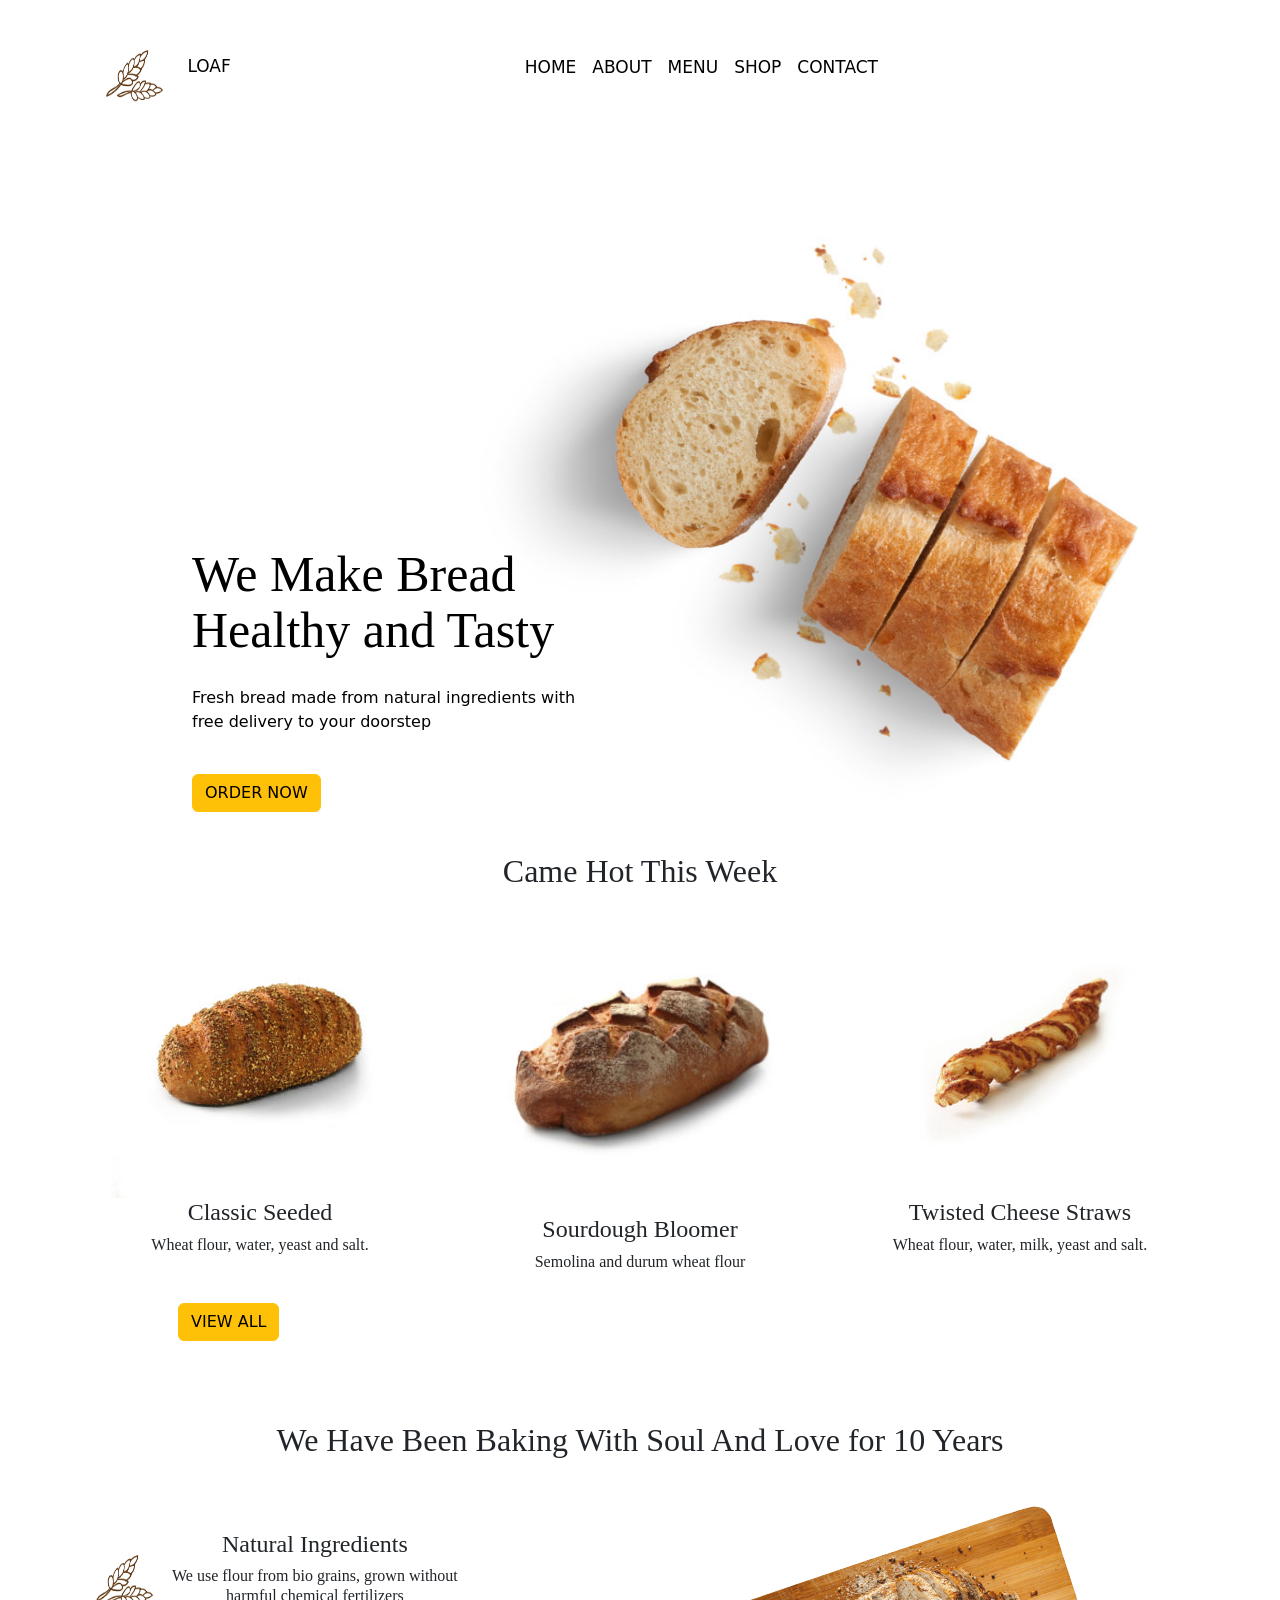
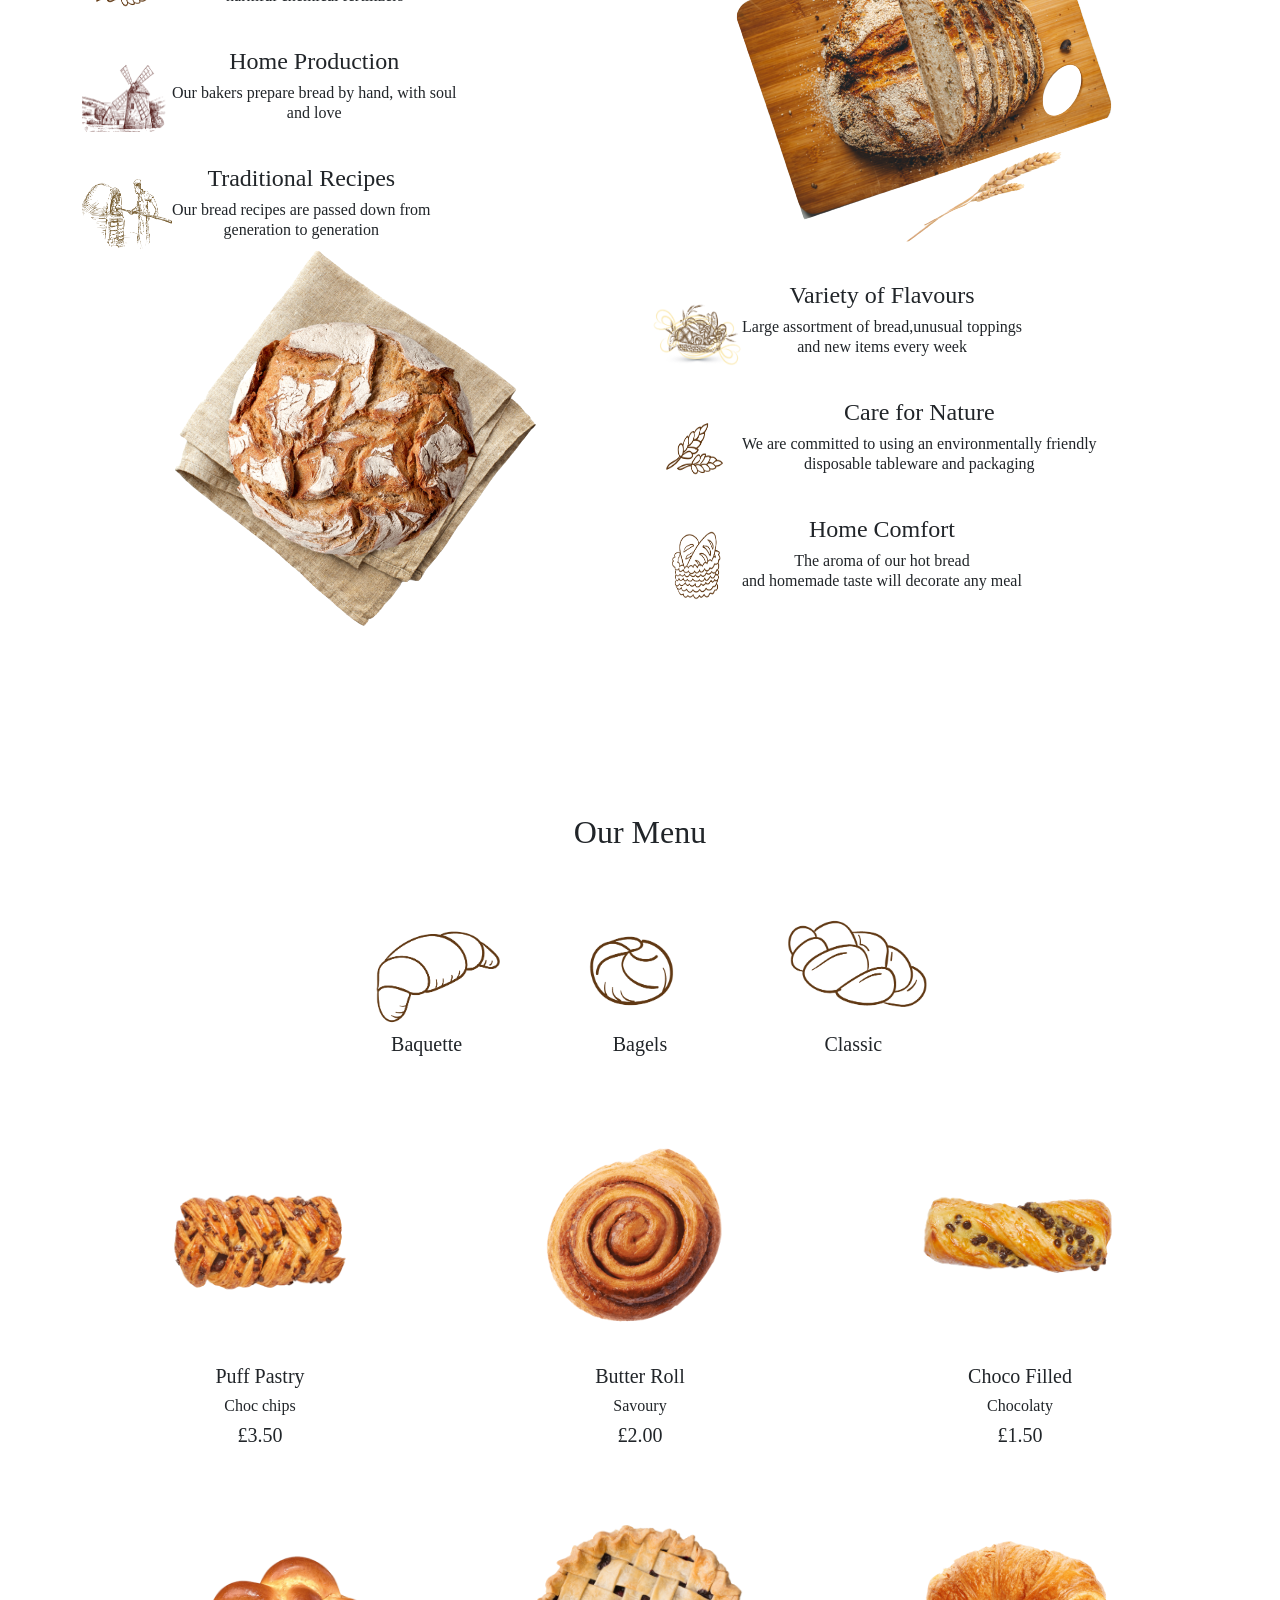
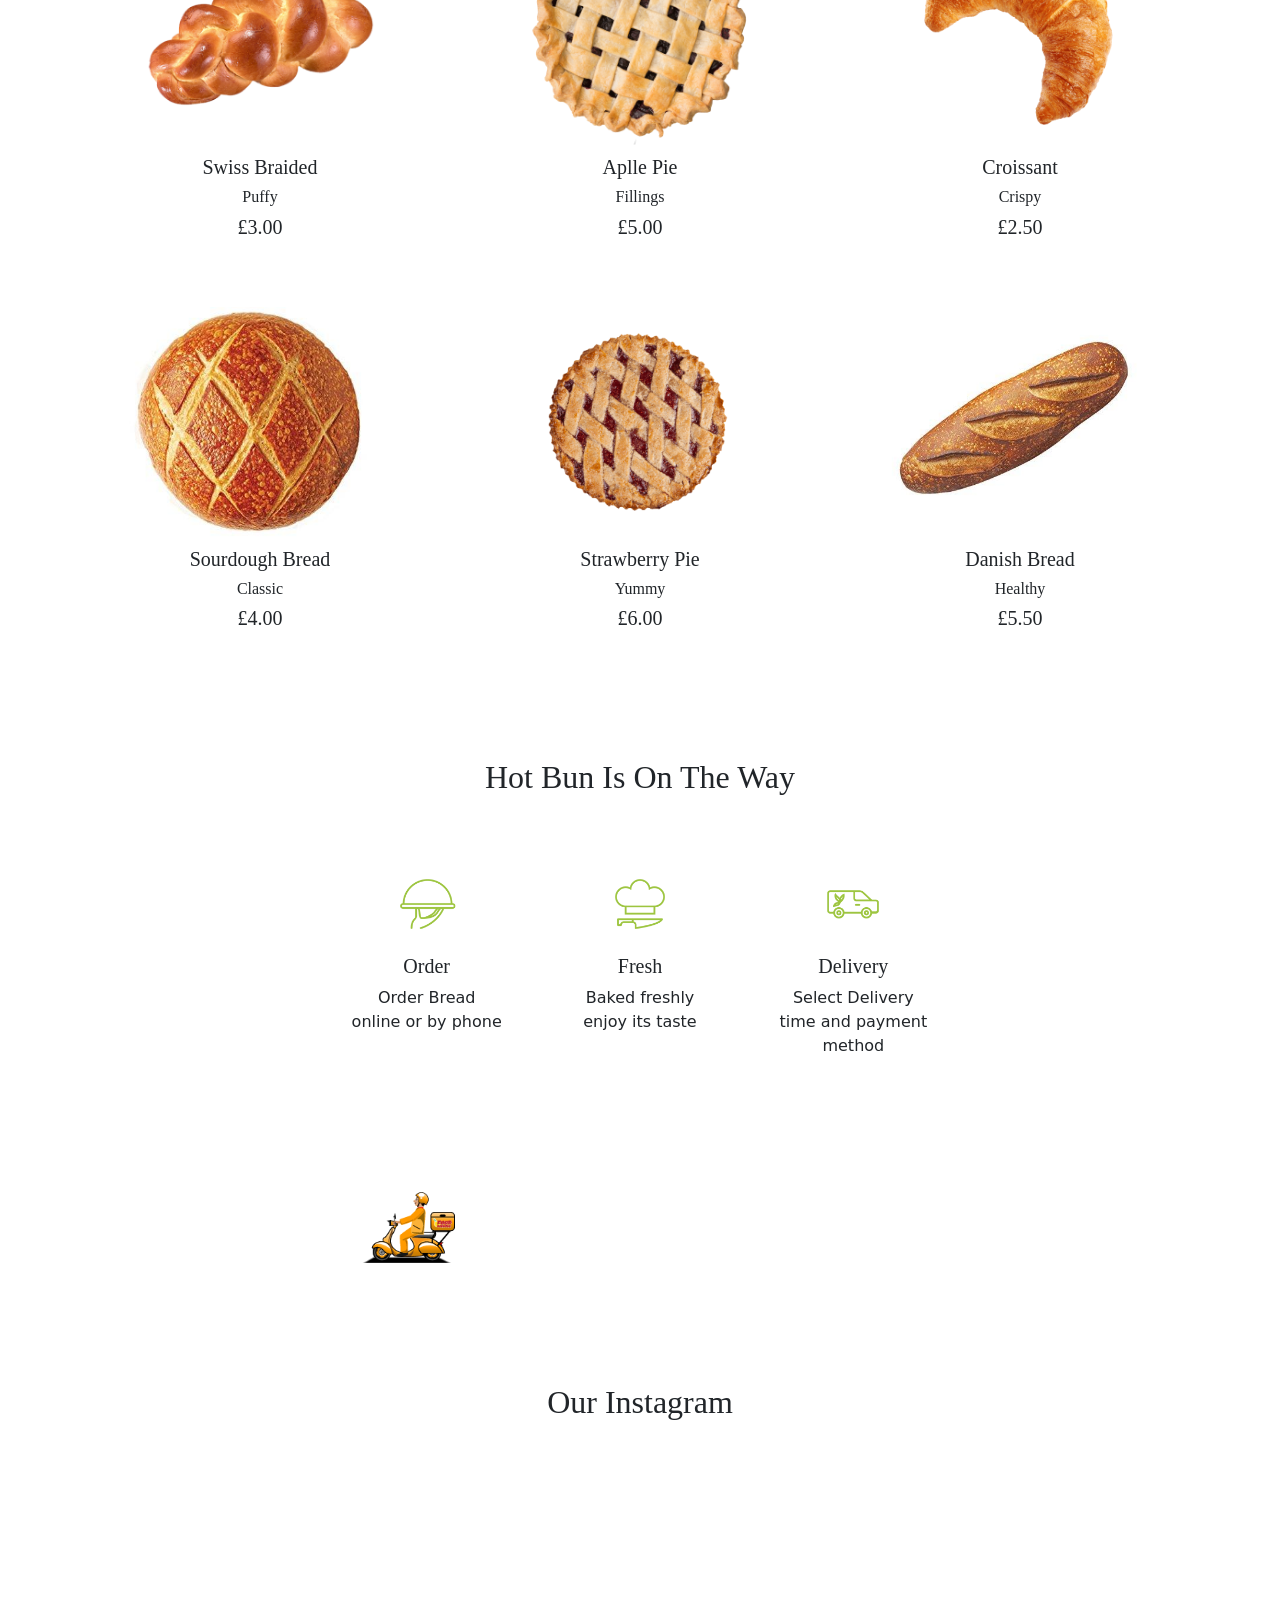
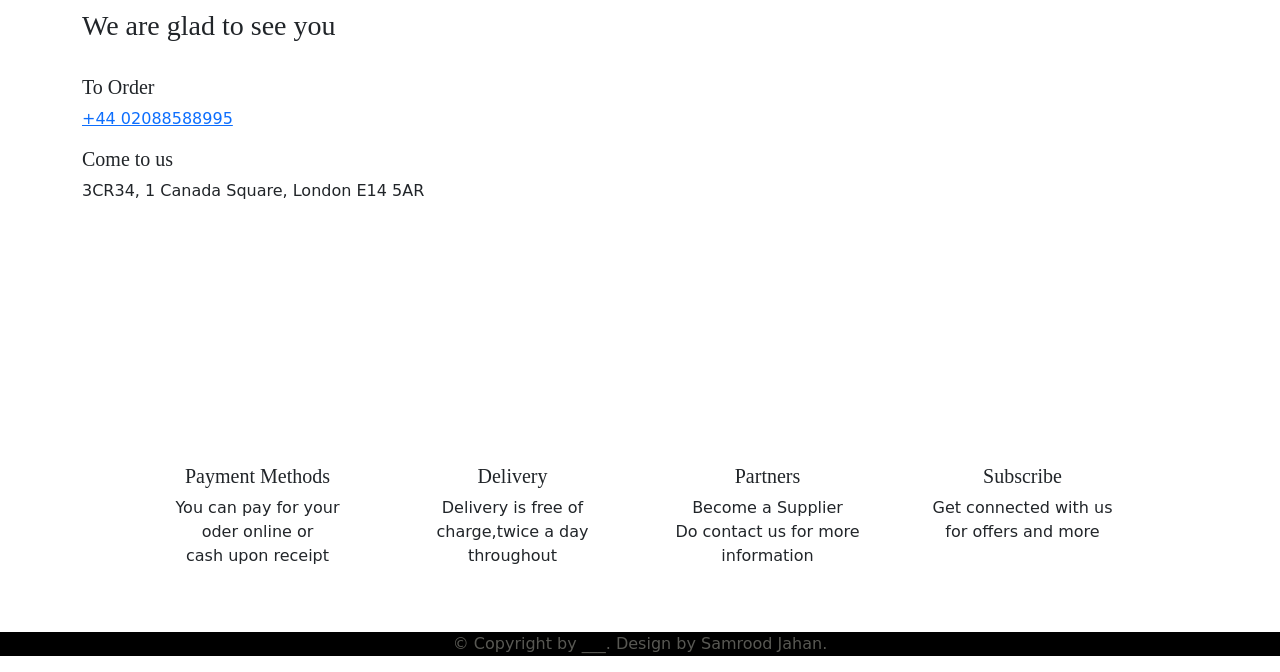
==== commit 6bb2541c: "changed name" ====
--- a/index.html
+++ b/index.html
@@ -5,7 +5,7 @@
     <meta charset="UTF-8">
     <meta http-equiv="X-UA-Compatible" content="IE=edge">
     <meta name="viewport" content="width=device-width, initial-scale=1.0">
-    <title>Document</title>
+    <title>bakery</title>
     <link rel="stylesheet" href="./style.css">
     <script src="https://kit.fontawesome.com/a30dce942a.js" crossorigin="anonymous"></script>
     <!-- CSS only -->
@@ -25,7 +25,7 @@
                 <nav class="navbar navbar-expand-lg navbar-light">
                     <div class="container">
                         <a class="navbar-brand" href="#home" id="navtitle"> <img src="./Images/x1.png" alt="" id="ig5">
-                            ole & steen</a>
+                            Loaf</a>
                         <button class="navbar-toggler" type="button" data-bs-toggle="collapse"
                             data-bs-target="#navbarSupportedContent" aria-controls="navbarSupportedContent"
                             aria-expanded="false" aria-label="Toggle navigation">
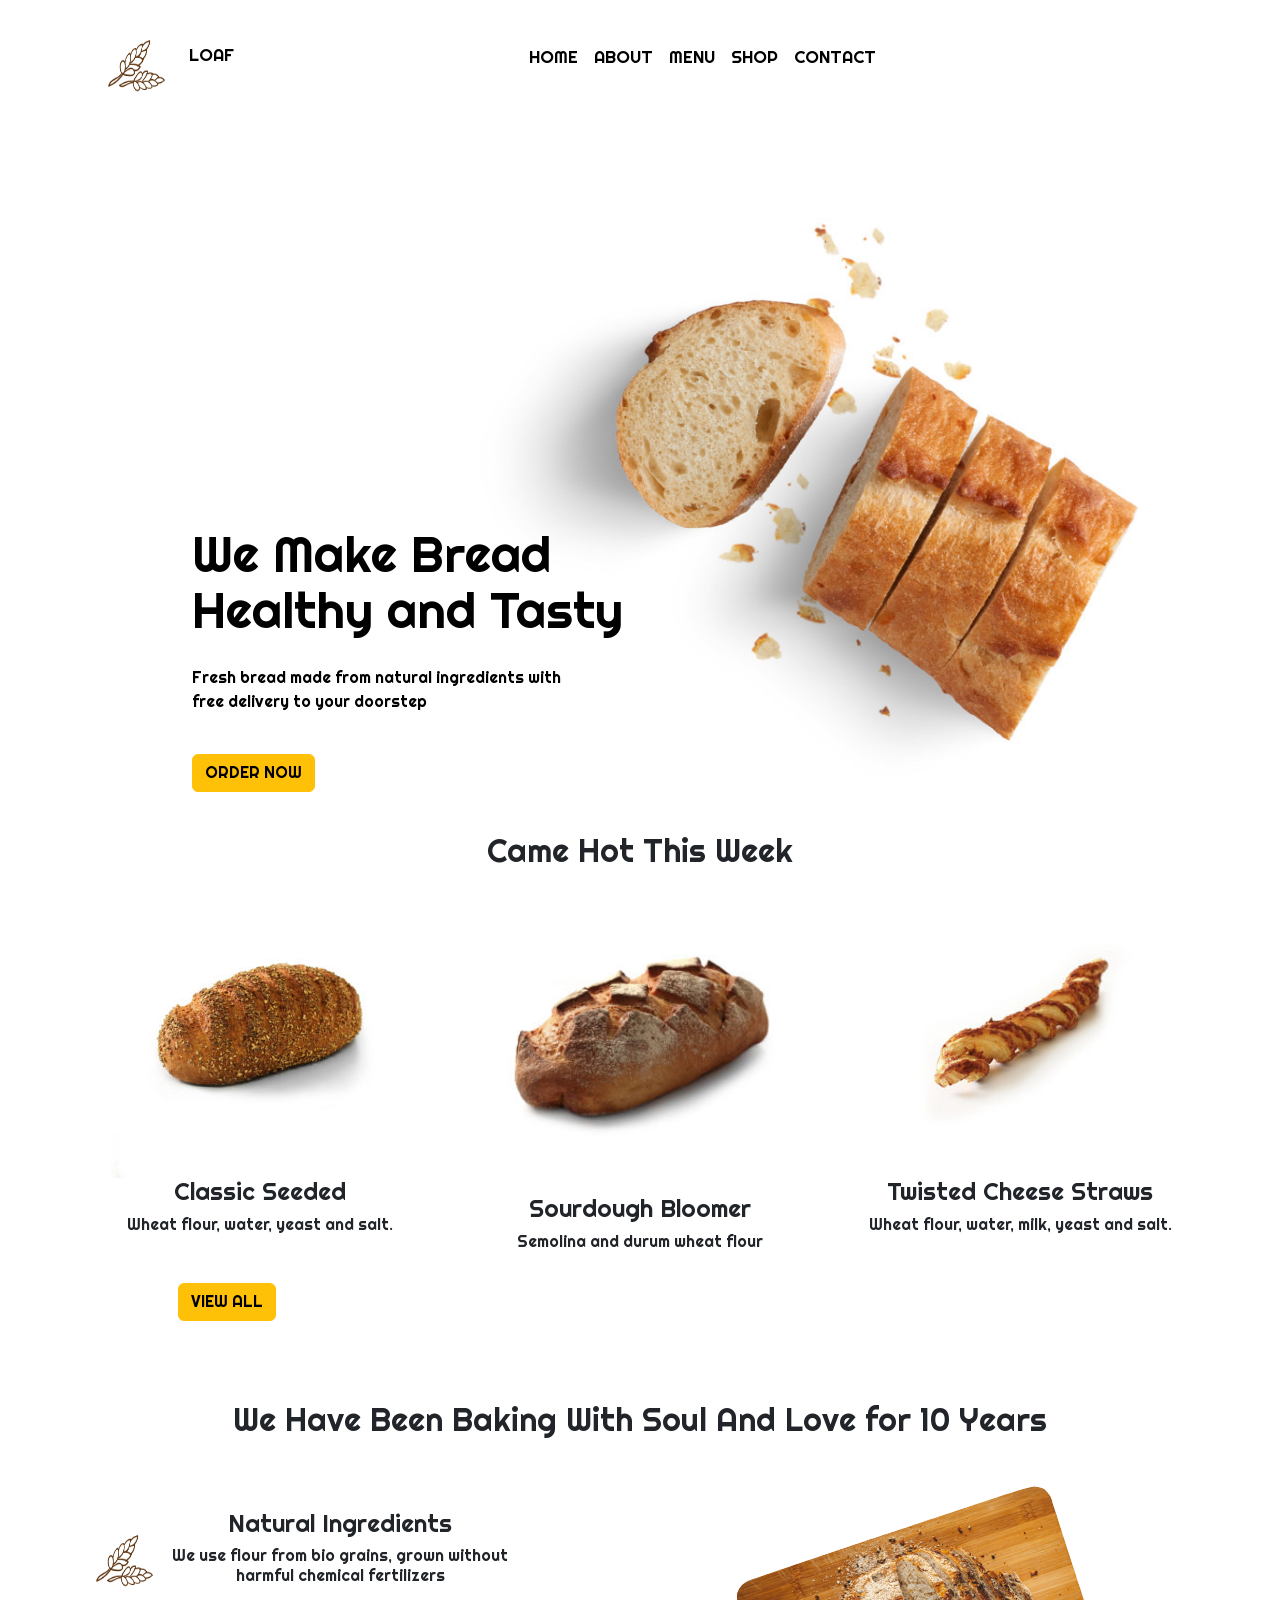
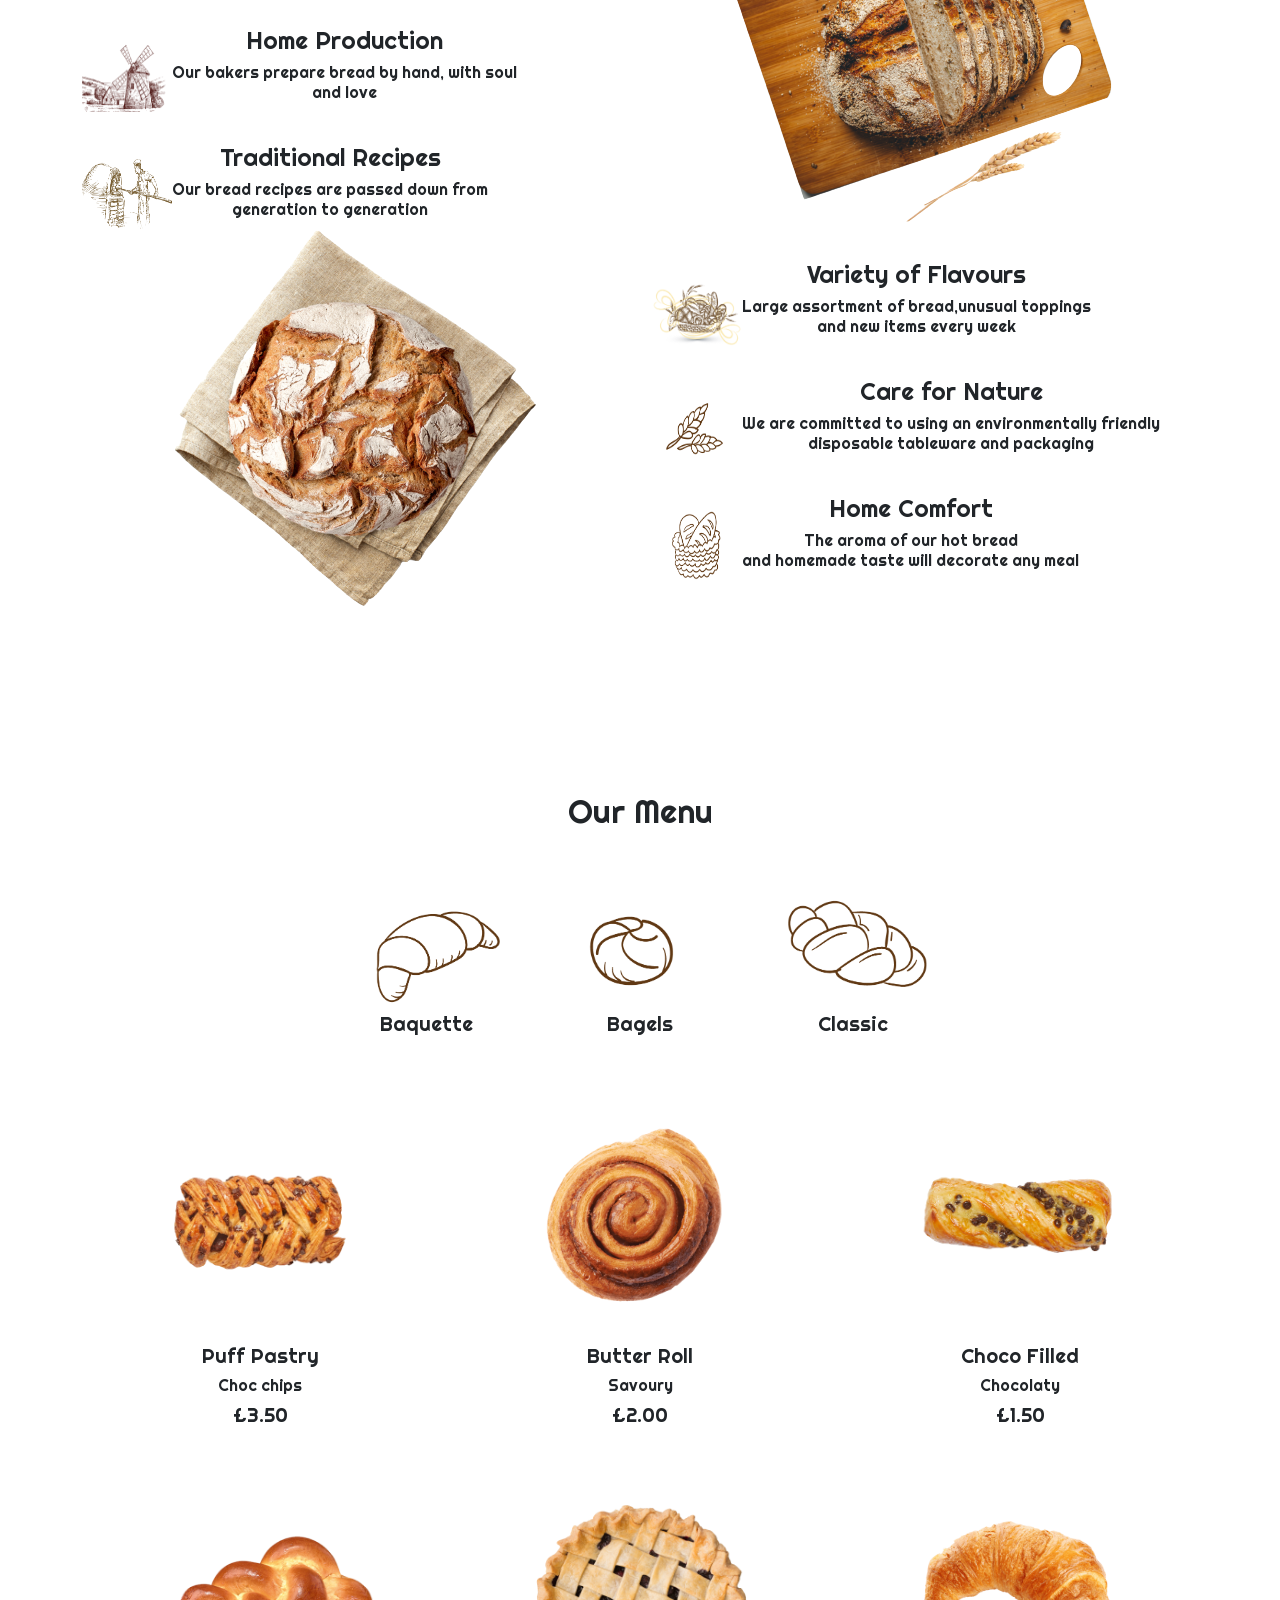
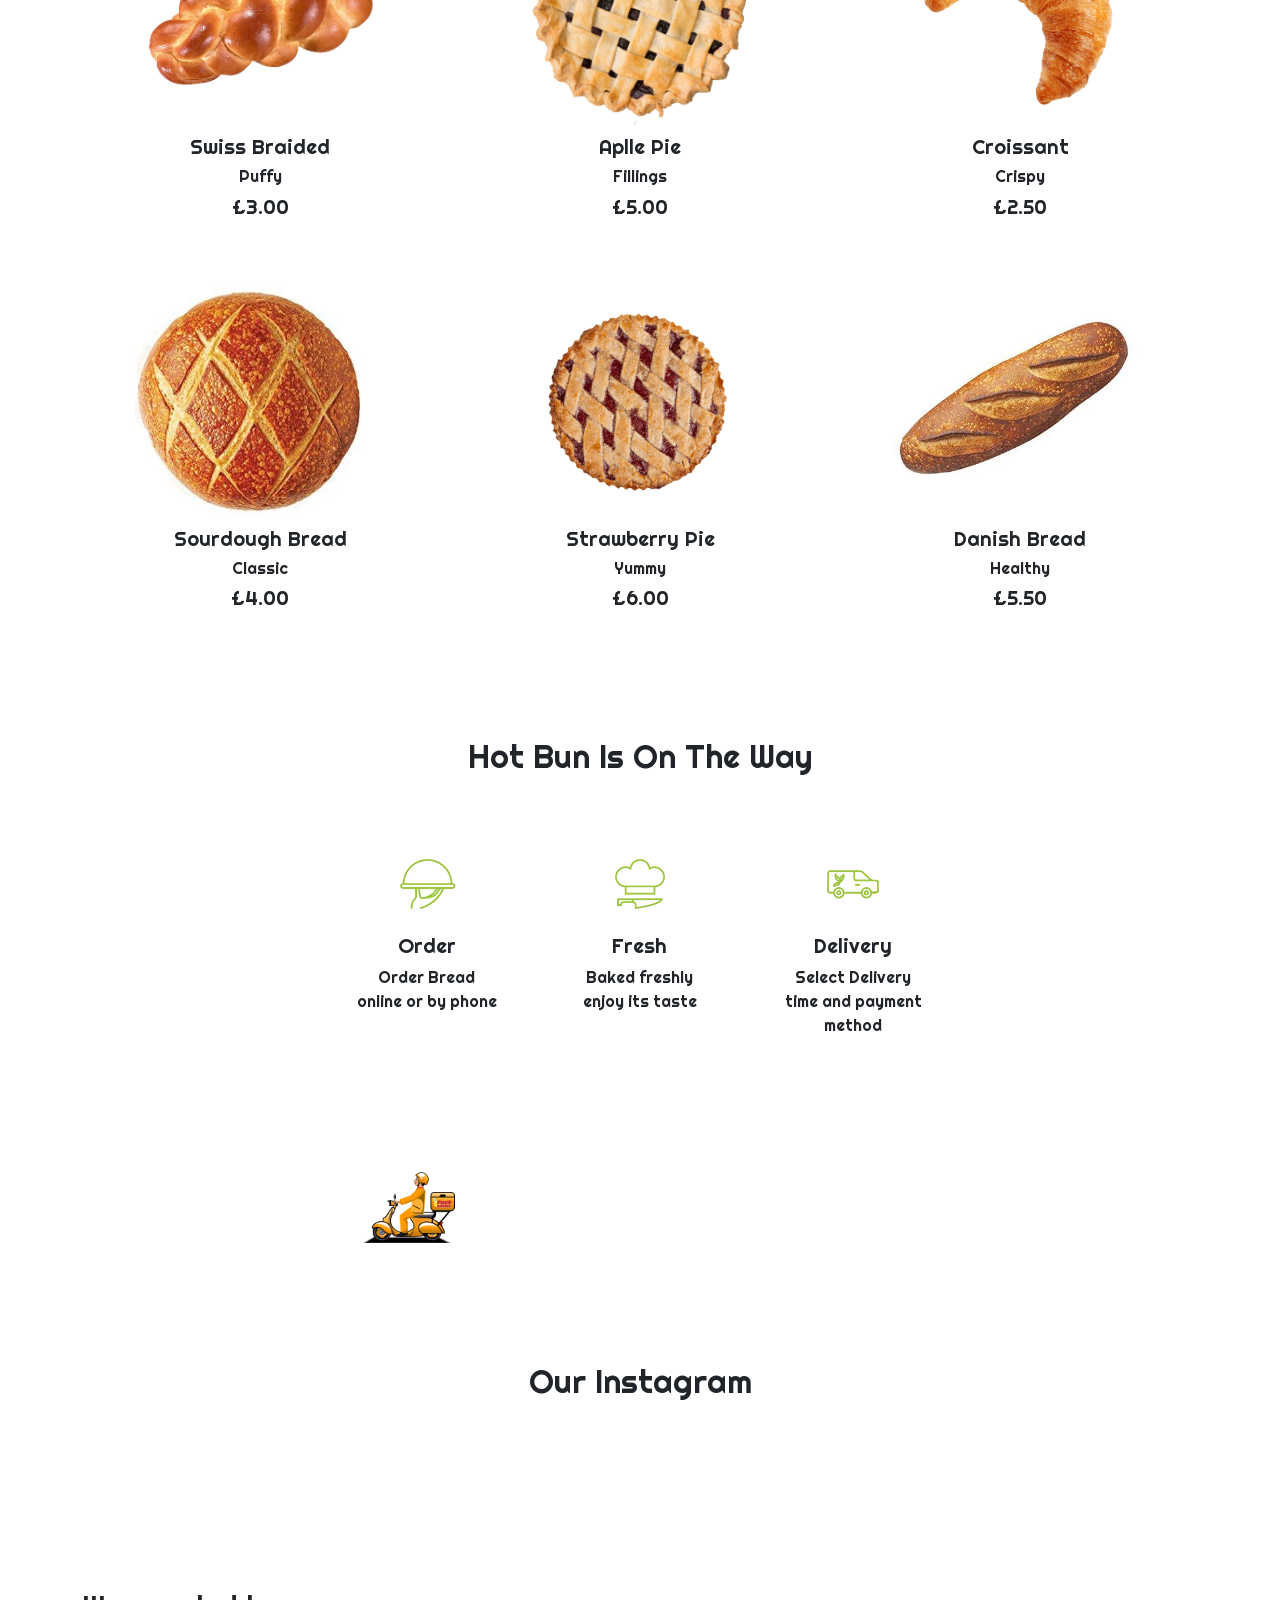
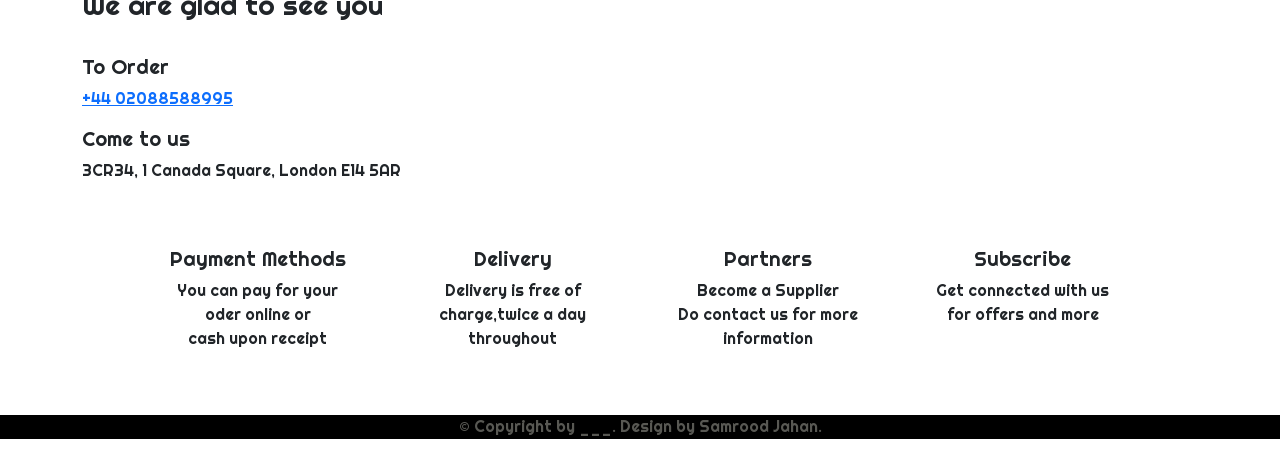
==== commit d65d1e38: "bakery" ====
--- a/index.html
+++ b/index.html
@@ -15,9 +15,12 @@
     <script src="https://cdn.jsdelivr.net/npm/bootstrap@5.1.3/dist/js/bootstrap.bundle.min.js"
         integrity="sha384-ka7Sk0Gln4gmtz2MlQnikT1wXgYsOg+OMhuP+IlRH9sENBO0LRn5q+8nbTov4+1p"
         crossorigin="anonymous"></script>
+        <link rel="preconnect" href="https://fonts.googleapis.com">
+<link rel="preconnect" href="https://fonts.gstatic.com" crossorigin>
+<link href="https://fonts.googleapis.com/css2?family=Righteous&display=swap" rel="stylesheet">
 </head>
 
-<body>
+<body style="font-family: 'Righteous', cursive;">
     <header>
         <!-- navbar -->
         <div>
@@ -355,7 +358,7 @@
                     <iframe
                         src="https://www.google.com/maps/embed?pb=!1m18!1m12!1m3!1d158941.8536475152!2d-0.13568006395690982!3d51.50465767230269!2m3!1f0!2f0!3f0!3m2!1i1024!2i768!4f13.1!3m3!1m2!1s0x487602b7349e2531%3A0x7135a730006118f0!2sOle%20%26%20Steen!5e0!3m2!1sen!2suk!4v1652301207064!5m2!1sen!2suk"
                         width="450" height="400" style="border:0;" allowfullscreen="" loading="lazy"
-                        referrerpolicy="no-referrer-when-downgrade"></iframe>
+                        referrerpolicy="no-referrer-when-downgrade" class="img-fluid"></iframe>
                 </div>
             </div>
         </div>
--- a/style.css
+++ b/style.css
@@ -2,10 +2,7 @@
     margin: 0;
 }
 
-/* @import url('https://fonts.googleapis.com/css2?family=Just+Another+Hand&family=Pacifico&display=swap'); */
-/* @import url('https://fonts.googleapis.com/css2?family=Just+Another+Hand&display=swap'); */
-@import url('https://fonts.googleapis.com/css2?family=Patrick+Hand&display=swap');
-/* navbar */
+* navbar */
 
 #topnavbar {
     padding: 10px;
@@ -104,10 +101,7 @@
 h4,
 h5,
 h6 {
-    /* font-family: 'Pacifico', cursive; */
-    /* font-family: 'Just Another Hand', cursive; */
-    /* font-family: 'Patrick Hand', cursive; */
-    font-family: fantasy;
+    /* font-family: 'Righteous', cursive; */
 }
 
 section {
